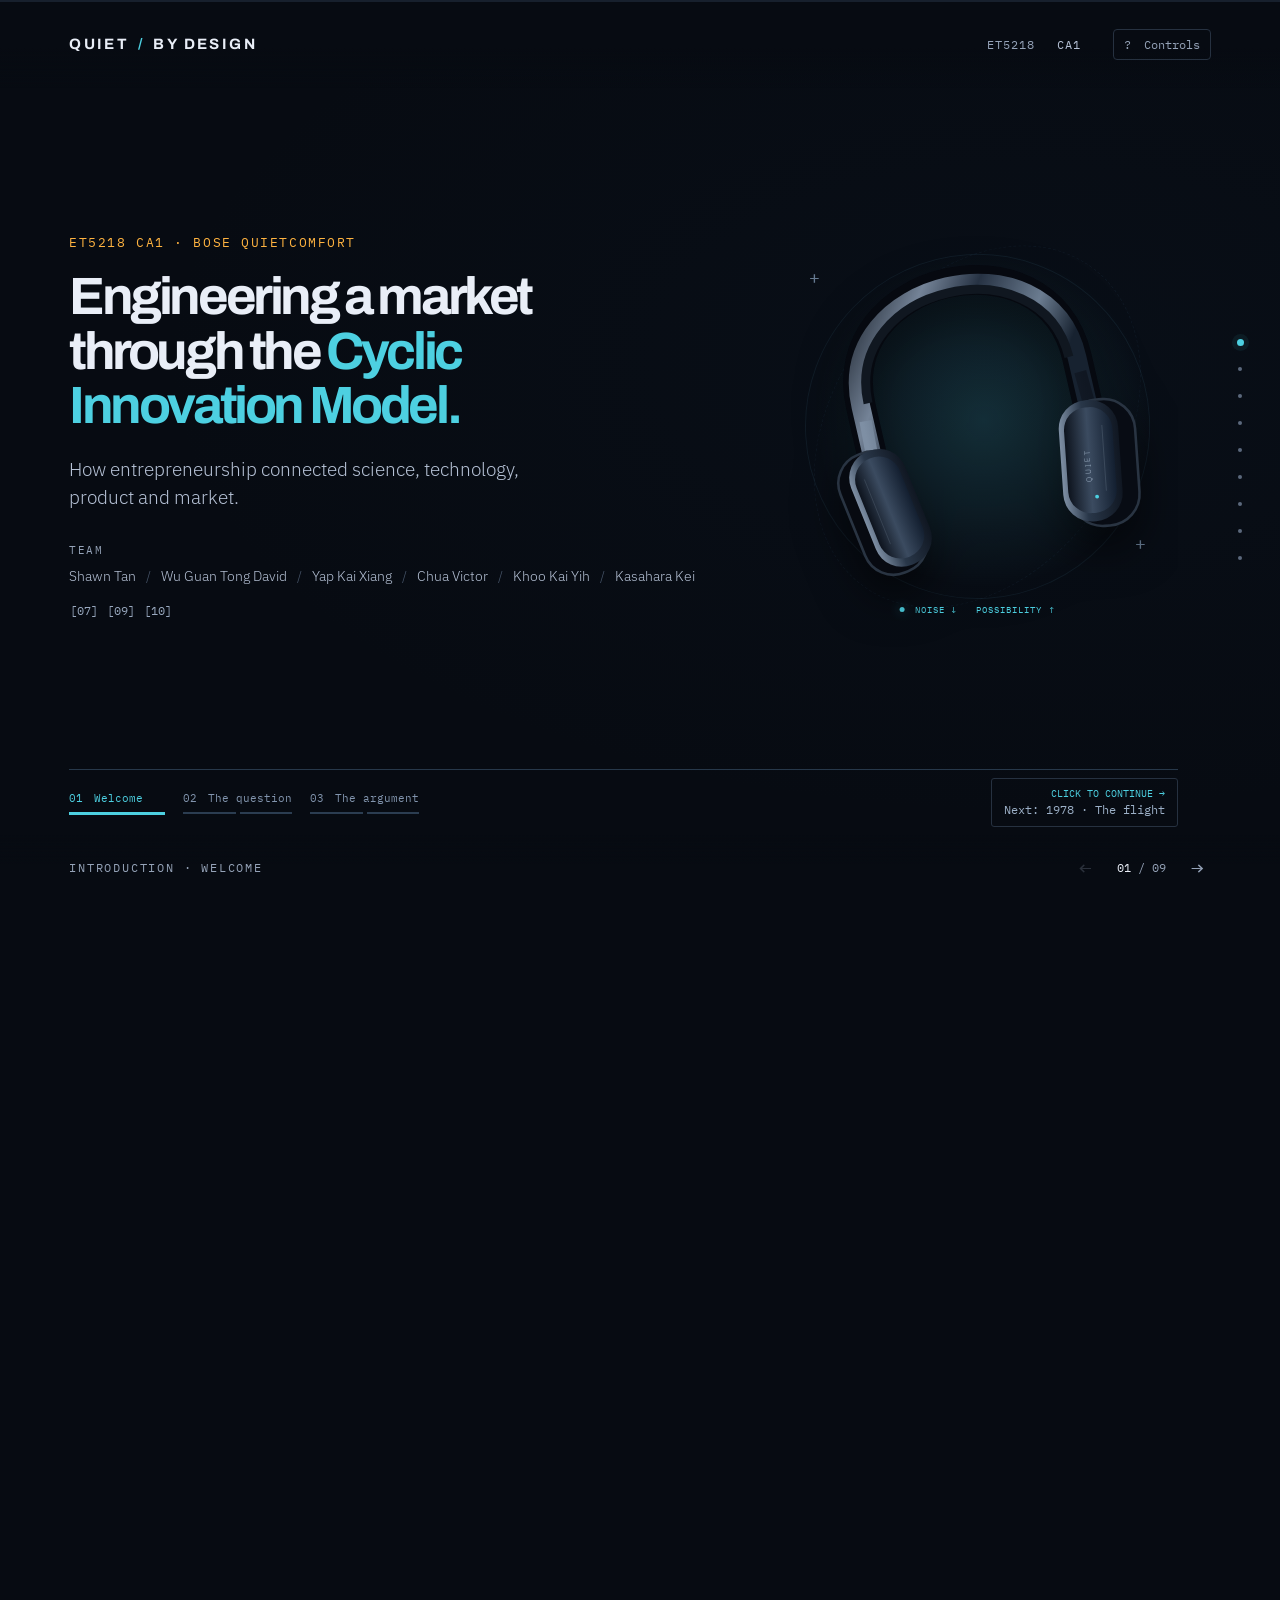
==== website/index.html @ f462467f "Align CA1 presentation website and script" ====
<!doctype html>
<html lang="en">
<head>
  <meta charset="utf-8">
  <meta name="viewport" content="width=device-width, initial-scale=1">
  <meta name="theme-color" content="#070b12">
  <meta name="description" content="Bose QuietComfort: a case study of commercialisation through the Cyclic Innovation Model. ET5218 CA1.">
  <title>Twenty-Two Years of Quiet — Bose × CIM</title>
  <link rel="preconnect" href="https://fonts.googleapis.com">
  <link rel="preconnect" href="https://fonts.gstatic.com" crossorigin>
  <link href="https://fonts.googleapis.com/css2?family=Archivo:wght@400;600;700;800;900&family=IBM+Plex+Mono:wght@400;500&family=IBM+Plex+Sans:wght@300;400;500;600&display=swap" rel="stylesheet">
  <link rel="stylesheet" href="styles.css?v=20260914-script2">
  <link rel="stylesheet" href="technology.css?v=20260914-script2">
  <link rel="stylesheet" href="product.css?v=20260914-script2">
  <link rel="stylesheet" href="story.css?v=20260914-script2">
  <link rel="stylesheet" href="science.css?v=20260914-script2">
  <link rel="stylesheet" href="market.css?v=20260914-script2">
</head>
<body>
  <div class="progress" aria-hidden="true"><i id="progress-fill"></i></div>
  <header class="masthead"><a href="#opening" class="brand" aria-label="Go to opening">QUIET<span> / </span>BY DESIGN</a><span class="course">ET5218 <b>CA1</b></span><button class="utility" id="help-open" aria-label="Open presentation controls">? <span>Controls</span></button></header>
  <main id="deck" aria-label="Bose QuietComfort presentation"></main>
  <nav id="rail" class="rail" aria-label="Presentation sections"></nav>
  <footer class="deck-footer"><span id="chapter-label">INTRODUCTION</span><div class="pager"><button id="previous" aria-label="Previous section">←</button><span><b id="page-number">01</b> / <span id="page-total">09</span></span><button id="next" aria-label="Next section">→</button></div></footer>
  <div class="sr-only" id="announcement" aria-live="polite" aria-atomic="true"></div>
  <dialog id="help-dialog"><form method="dialog"><button class="dialog-close" aria-label="Close controls">×</button></form><p class="eyebrow">PRESENTATION CONTROLS</p><h2>One idea.<br>One gesture.</h2><p>Scroll, swipe, or use the arrow keys to move. Page Up / Down and Space also work. Home and End jump to the first and last section.</p><p>Technology has eight visual steps: each gesture advances one explanation before continuing to Product creation. Scroll up to revisit a step. Numbered buttons jump within the explanation. The introduction, Scientific exploration, Product creation, Market transitions and the conclusion build one point per click, scroll or arrow key; click the stage to advance.</p><p>Long sections scroll inside their own frame. The right-hand markers jump directly to a chapter.</p><p><kbd>F</kbd> Full screen <span class="muted"> · </span> <kbd>?</kbd> These controls</p><div class="help-links"><a href="../CA1_scripts_revised.md" target="_blank" rel="noopener">Working scripts ↗</a><a href="recording.html" target="_blank" rel="noopener">Presenter layout ↗</a><button id="print-deck">Print / save slides as PDF ↗</button></div><p class="small muted">ET5218 requires PowerPoint slides and a separately recorded MP4 with all presenters visible. This website and its AI-generated working scripts are preparation materials; they are not the required final submission. Follow the brief's AIAS restrictions.</p></dialog>
  <script src="cim-figure.js?v=20260914-script2"></script>
  <script src="intro.js?v=20260914-script2"></script>
  <script src="conclusion.js?v=20260914-script2"></script>
  <script src="science.js?v=20260914-script2"></script>
  <script src="headset-scene.js?v=20260914-script2"></script>
  <script src="technology.js?v=20260914-script2"></script>
  <script src="product.js?v=20260914-script2"></script>
  <script src="market-visuals.js?v=20260914-script2"></script>
  <script src="market.js?v=20260914-script2"></script>
  <script src="app.js?v=20260914-script2"></script>
</body>
</html>
---- website/styles.css ----
:root{--ground:#070b12;--ground-2:#0c1320;--ink:#e9eef7;--ink-2:#b6c2d6;--muted:#95a3b8;--signal:#ffb340;--anti:#4dd0e1;--hot:#ff6b57;--ok:#8fd694;--line:#263140;--vh:800px;--mono:'IBM Plex Mono',monospace;--body:'IBM Plex Sans',sans-serif;--display:'Archivo',sans-serif}
*{box-sizing:border-box}html,body{margin:0;width:100%;height:100%;overflow:hidden;background:var(--ground);color:var(--ink);overscroll-behavior:none}body{font-family:var(--body);font-weight:300;-webkit-font-smoothing:antialiased}button,a{-webkit-tap-highlight-color:transparent}button{font:inherit;color:inherit;cursor:pointer}a{color:inherit;text-decoration:none}a:hover{color:var(--anti)}button:focus-visible,a:focus-visible,[tabindex]:focus-visible{outline:2px solid var(--anti);outline-offset:5px}button:disabled{opacity:.25;cursor:default}::selection{background:#4dd0e133}h1,h2,h3,p{margin:0}h1,h2,h3{font-family:var(--display)}h1,h2{font-weight:700;letter-spacing:-.065em;line-height:1.02}h1{font-size:clamp(64px,7.3vw,116px)}h2{font-size:clamp(45px,4.8vw,77px)}h3{font-size:22px;letter-spacing:-.035em;font-weight:600}em{font-style:normal;color:var(--anti)}p{line-height:1.55}svg{display:block;width:100%;overflow:hidden}svg text{font-family:var(--body)}svg text:not([fill]){fill:var(--ink-2)}.muted{color:var(--muted)}.small{font-size:12px;line-height:1.55}.amber{color:var(--signal)}.cyan{color:var(--anti)}.green{color:var(--ok)}.sr-only{position:absolute;width:1px;height:1px;padding:0;margin:-1px;overflow:hidden;clip:rect(0,0,0,0);white-space:nowrap;border:0}
.progress{position:fixed;top:0;left:0;right:0;height:2px;z-index:30;background:#17202d}.progress i{display:block;width:0;height:100%;background:var(--anti);transition:width 1.05s cubic-bezier(.66,.01,.16,1)}.masthead{position:fixed;top:0;left:0;right:0;height:88px;padding:0 5.4vw;display:flex;align-items:center;gap:32px;z-index:20;background:linear-gradient(var(--ground) 55%,#070b1200)}.brand{font-family:var(--display);font-size:13px;font-weight:700;letter-spacing:.16em}.brand span{color:var(--anti);margin:0 3px}.course{margin-left:auto;font:11px var(--mono);color:var(--muted);letter-spacing:.08em}.course b{color:var(--ink-2);font-weight:400;margin-left:14px}.utility{background:transparent;border:1px solid var(--line);border-radius:4px;font:12px var(--mono);padding:7px 10px;color:var(--muted)}.utility span{font-size:10px;margin-left:6px}.utility:hover{border-color:var(--anti);color:var(--ink)}#deck{height:calc(var(--vh)*var(--sections,10));will-change:transform;transition:transform 1050ms cubic-bezier(.66,.01,.16,1)}.section{height:var(--vh);width:100%;position:relative;overflow:hidden;background:var(--ground)}.section::before{content:'';position:absolute;inset:0;pointer-events:none;background:radial-gradient(ellipse at 80% 40%,#17304918,transparent 60%)}.section-scroll{height:100%;overflow:auto;overscroll-behavior:contain;scrollbar-width:thin;scrollbar-color:#344357 transparent;outline-offset:-3px!important;position:relative}.section-inner{width:min(1360px,100%);min-height:100%;margin:auto;padding:115px 8vw 88px 5.4vw;display:flex;flex-direction:column;justify-content:center}.eyebrow{font:10px var(--mono);letter-spacing:.18em;color:var(--signal);margin-bottom:25px;line-height:1.5}.intro{font-size:17px;color:var(--ink-2);margin-top:24px;line-height:1.55}.section-heading{margin-bottom:35px}.scope{font:10px/1.7 var(--mono);color:var(--muted);margin-top:18px;max-width:1050px}.citations{font:10px var(--mono);white-space:nowrap;color:var(--muted);display:inline-block;margin-left:8px}.citations a{padding:3px 1px}.split{display:grid;grid-template-columns:1fr 1.1fr;gap:7vw;align-items:center}.rail{position:fixed;right:28px;top:50%;transform:translateY(-50%);z-index:22;display:flex;flex-direction:column;gap:3px}.rail-marker{height:24px;width:24px;position:relative;background:transparent;border:0;display:grid;place-items:center}.rail-marker::after{content:'';height:4px;width:4px;border-radius:50%;background:#5b687c;transition:all .3s}.rail-marker[aria-current]::after{background:var(--anti);width:7px;height:7px;box-shadow:0 0 0 5px #4dd0e112}.rail-marker span{position:absolute;right:33px;white-space:nowrap;font:10px var(--mono);background:#101927;padding:7px 10px;border:1px solid var(--line);opacity:0;pointer-events:none;transform:translateX(5px);transition:.2s}.rail-marker:hover span,.rail-marker:focus-visible span{opacity:1;transform:none}.deck-footer{position:fixed;left:0;right:0;bottom:0;height:65px;z-index:20;padding:0 5.4vw;display:flex;align-items:center;justify-content:space-between;background:linear-gradient(#070b1200,var(--ground) 45%);pointer-events:none}.deck-footer>span{font:9px var(--mono);letter-spacing:.15em;color:var(--muted)}.pager{display:flex;gap:18px;align-items:center;font:10px var(--mono);color:var(--muted);pointer-events:auto}.pager b{color:var(--ink);font-weight:400}.pager button{border:0;background:transparent;font-size:21px;padding:7px}.pager button:hover{color:var(--anti)}
.hero-grid{display:grid;grid-template-columns:1.12fr 1fr;align-items:center;position:relative}.hero-copy{z-index:2}.hero-description{font-size:17px;color:var(--ink-2);margin-top:28px}.hero-dates{display:flex;align-items:center;gap:25px;margin-top:35px}.hero-dates div{display:flex;flex-direction:column;gap:6px}.hero-dates b{font:21px var(--mono);font-weight:400}.hero-dates span{font-size:11px;color:var(--muted)}.hero-dates i{color:#536074;font-style:normal}.team{margin-top:34px}.team>span{font:8px var(--mono);letter-spacing:.17em;color:var(--muted)}.team p{font-size:10px;color:var(--ink-2);margin-top:8px;line-height:1.8}.team i{color:#48566b;font-style:normal;margin:0 7px}.hero-art{position:relative;margin-right:-50px;margin-left:-30px;aspect-ratio:1}.hero-art .headphones{position:relative;z-index:1;filter:drop-shadow(0 22px 22px #0008);animation:float 8s ease-in-out infinite}.orbital{position:absolute;border:1px solid #34516535;border-radius:50%;inset:7%;transform:rotate(-25deg)}.orbital-b{inset:1% 14%;border-style:dashed;border-color:#35536b24;transform:rotate(35deg)}.art-cross{position:absolute;color:#657990;font:18px var(--mono)}.cross-a{left:8%;top:10%}.cross-b{right:8%;bottom:18%}.art-label{position:absolute;bottom:3%;left:50%;transform:translateX(-50%);font:9px var(--mono);letter-spacing:.12em;white-space:nowrap;color:var(--anti);display:flex;align-items:center;gap:10px}.live-dot{display:inline-block;width:5px;height:5px;background:var(--anti);border-radius:50%;box-shadow:0 0 12px #4dd0e188}.schematic-label{position:absolute;right:-12px;top:40%;writing-mode:vertical-rl;font:8px var(--mono);letter-spacing:.15em;color:#546379}.hero-bottom{margin-top:22px;display:flex;align-items:center;gap:24px}.hero-wave{position:relative;flex:1;height:40px;max-width:560px;overflow:hidden;mask-image:linear-gradient(90deg,transparent,#000 10%,#000 85%,transparent)}.hero-wave .wave-svg{position:absolute;inset:0;height:40px}.hero-wave .anti{animation:opening-wave 2s ease both}.hero-wave .noise{animation:opening-wave 1.6s ease both}.scroll-hint{font:9px var(--mono);letter-spacing:.14em;white-space:nowrap;color:var(--muted);transition:opacity .5s}.scroll-hint b{font-size:16px;color:var(--ink);margin-left:10px}.has-advanced .scroll-hint{opacity:0}.wave-path{fill:none;stroke:var(--signal);stroke-width:1.4;vector-effect:non-scaling-stroke;animation:wave-travel 3.5s linear infinite}.anti .wave-path{stroke:var(--anti);transform:scaleY(-1);animation:anti-travel 4.5s linear infinite}.sum .wave-path{stroke:var(--ok);animation-duration:3.5s}.wave-svg{height:84px}
.metrics{display:grid;grid-template-columns:1fr 1fr 1.15fr;margin:6px 0 35px;border-top:1px solid var(--line);border-bottom:1px solid var(--line)}.metric{padding:28px 26px 28px 0}.metric+.metric{border-left:1px solid var(--line);padding-left:28px}.metric-kicker{font:9px var(--mono);color:var(--muted);letter-spacing:.07em}.metric strong{display:block;font:clamp(38px,4.6vw,68px) var(--display);letter-spacing:-.06em;margin:15px 0;font-weight:600;font-variant-numeric:tabular-nums}.metric-signal strong{color:var(--signal)}.metric p{font-size:12px;color:var(--ink-2)}.metric p span{display:block;font:9px var(--mono);margin-top:7px;color:var(--muted)}.evidence-strip{display:flex;align-items:flex-start;gap:40px}.evidence-label{font:9px/1.6 var(--mono);color:var(--anti);letter-spacing:.12em;min-width:170px;padding-top:5px}.evidence-strip p{font-size:17px}.evidence-strip p .muted{font-size:14px}.fact-stack{margin-top:30px}.fact-stack p{display:flex;gap:22px;margin-bottom:20px}.fact-stack b{font:20px var(--mono);color:var(--signal)}.fact-stack span{font-size:13px;color:var(--ink-2)}.scope-panel{border:1px solid #293846;background:linear-gradient(130deg,#101c29,#090f18);padding:24px;box-shadow:0 24px 80px #0003}.instrument-top{display:flex;align-items:center;font:8px var(--mono);letter-spacing:.1em;color:var(--muted);gap:8px;padding-bottom:18px;border-bottom:1px solid var(--line)}.instrument-top .live-dot{margin-left:auto}.trace{position:relative;padding:21px 0 5px;background-image:linear-gradient(#23334336 1px,transparent 1px),linear-gradient(90deg,#23334336 1px,transparent 1px);background-size:25px 25px;border-bottom:1px solid var(--line)}.trace>span{font:8px var(--mono);letter-spacing:.08em;color:var(--ink-2);background:#0d1723;position:relative;z-index:2;padding-right:8px}.trace>span b{margin-right:10px;font-weight:400}.instrument-note{font:9px/1.7 var(--mono);color:var(--muted);margin-top:20px}.collapse-wave{transform-origin:center}.active .collapse-wave{animation:collapse 1.9s 1.5s both}.flat-baseline{position:absolute;left:0;right:0;bottom:46px;border-top:1px solid #8fd69422}.cycle-note{border-top:1px solid var(--line);margin-top:35px;padding-top:20px;display:flex;align-items:center;gap:22px;flex-wrap:wrap}.cycle-tag{font:8px/1.5 var(--mono);letter-spacing:.07em;color:var(--signal);border-left:2px solid;padding-left:12px;max-width:265px}.technology-tag{color:#9bb84a}.product-tag{color:#d8c93f}.market-tag{color:#b79ad9}.cycle-note p{font-size:13px;color:var(--ink-2)}.cycle-note p b{font-weight:400;color:var(--anti);margin:0 9px}.cycle-note .citations{margin-left:auto}.cycle-note .muted{font-size:10px}
.signal-system{padding:24px 28px 20px;border:1px solid var(--line);background:#0c1520}.signal-caption{display:flex;justify-content:space-between;font:8px var(--mono);letter-spacing:.08em;color:var(--muted);gap:20px;margin-bottom:24px}.signal-row{display:flex;align-items:center}.signal-node{flex:1;text-align:center}.node-number{font:8px var(--mono);letter-spacing:.1em;color:var(--muted)}.node-symbol{font:36px var(--mono);height:55px;display:grid;place-items:center;color:var(--anti);margin:12px auto}.signal-node h3{font-size:17px}.signal-node p{font-size:11px;color:var(--muted);margin-top:6px}.connector{flex:0 1 65px}.connector path{fill:none;stroke:var(--anti);stroke-width:1.2;stroke-dasharray:5 5;animation:dash 1.8s linear infinite}.feedback-line{height:34px;border:1px dashed #66784c;border-top:0;width:54%;margin:18px 11% 0 auto;display:flex;align-items:flex-end;justify-content:center}.feedback-line span{font:8px var(--mono);letter-spacing:.07em;color:#a5bb79;background:#0c1520;transform:translateY(6px);padding:0 10px;text-align:center}.three-notes{display:grid;grid-template-columns:repeat(3,1fr);gap:30px;margin-top:25px}.three-notes p{font-size:12px;color:var(--muted);line-height:1.6}.three-notes b{display:block;color:var(--ink-2);font-size:13px;margin-bottom:6px;font-weight:500}.chronology-note{font-size:11px;color:var(--ink-2);margin-top:23px;border-left:2px solid var(--signal);padding-left:14px;max-width:920px}.chronology-note span{font:8px var(--mono);color:var(--signal);margin-right:12px}.section-technology .cycle-note{margin-top:23px}.active .signal-node{animation:rise .7s both}.active .signal-node:nth-child(3){animation-delay:.28s}.active .signal-node:nth-child(5){animation-delay:.56s}.active .signal-node:nth-child(7){animation-delay:.84s}
.product-grid{gap:7vw;grid-template-columns:1fr 1fr}.product-history{margin-top:24px}.product-history p{display:flex;gap:18px;padding:14px 0;border-top:1px solid var(--line)}.product-history b{font:12px/1.6 var(--mono);color:var(--signal);min-width:86px}.product-history span{font-size:12px;color:var(--ink-2)}.product-grid .small{margin-top:16px}.product-card{border:1px solid var(--line);background:#0d1520;padding:0 24px 20px}.product-art{height:245px;position:relative;overflow:hidden;border-bottom:1px solid var(--line)}.product-art .headphones{height:300px;width:300px;position:absolute;right:-20px;top:-40px;transform:rotate(10deg)}.product-mark{position:absolute;bottom:22px;left:0;font:36px var(--display);font-weight:600;letter-spacing:-.05em}.product-mark span{display:block;font:7px var(--mono);letter-spacing:.08em;margin-top:8px;color:var(--muted)}.spec-rows>div{padding:12px 0;display:flex;gap:18px;justify-content:space-between;border-bottom:1px solid #26314088}.spec-rows span{font:8px var(--mono);color:var(--muted);padding-top:3px}.spec-rows b{font-size:11px;font-weight:400;text-align:right}.product-card .small{font-size:10px;color:var(--muted)}.active .spec-rows>div{animation:wipe .6s both}.active .spec-rows>div:nth-child(2){animation-delay:.2s}.active .spec-rows>div:nth-child(3){animation-delay:.4s}.active .spec-rows>div:nth-child(4){animation-delay:.6s}
.market-cards{display:grid;grid-template-columns:repeat(3,1fr);gap:18px}.market-card{background:linear-gradient(130deg,#121b29,#0b111c);border:1px solid var(--line);padding:22px 24px;position:relative;display:flex;flex-direction:column}.context-icon{width:68px;height:76px;color:var(--anti);margin-bottom:22px}.market-card:first-child .context-icon{color:var(--signal)}.market-card:last-child .context-icon{color:#b79ad9}.context-date{font:8px var(--mono);color:var(--muted);letter-spacing:.08em;margin-bottom:15px}.market-card h3{font-size:24px;line-height:1.15;min-height:55px}.market-card p{font-size:12px;color:var(--ink-2);margin:16px 0 24px}.context-foot{font:7px/1.6 var(--mono);letter-spacing:.05em;color:var(--muted);padding-top:15px;border-top:1px solid var(--line);margin-top:auto}.active .market-card{animation:rise .8s both}.active .market-card:nth-child(2){animation-delay:.22s}.active .market-card:nth-child(3){animation-delay:.44s}
.cim-layout{display:grid;grid-template-columns:.85fr 1.25fr;gap:35px;align-items:center}.cim-copy h2{font-size:clamp(45px,4.6vw,70px)}.entrepreneur-actions{margin-top:25px}.entrepreneur-actions article{display:flex;gap:15px;padding:12px 0}.entrepreneur-actions article>span{font:9px var(--mono);color:var(--anti);padding-top:4px}.entrepreneur-actions h3{font-size:16px;letter-spacing:-.02em}.entrepreneur-actions p{font-size:11px;color:var(--muted);margin-top:5px;max-width:300px}.cim-figure .scope{font-size:8px;max-width:560px;margin:0 auto}.cim-orbit{fill:none;stroke:#2a384b;stroke-dasharray:2 9}.active .cim-hub{animation:hub-in .9s both,hub-breathe 6s 2s ease-in-out infinite;transform-origin:320px 280px}.active .cim-node{animation:rise .7s both}.active .node-0{animation-delay:.28s}.active .node-1{animation-delay:.56s}.active .node-2{animation-delay:.84s}.active .node-3{animation-delay:1.12s}.active .cim-arcs{animation:appear 1s 1.4s both}.active .cim-labels{animation:appear .8s 1.8s both}.active .cycle-arc{stroke-dasharray:200;stroke-dashoffset:200;animation:arc-draw 1.2s 1.4s forwards,arc-light 11s 2.6s infinite}.active .arc-1{animation-delay:1.4s,5.35s}.active .arc-2{animation-delay:1.4s,8.1s}.active .arc-3{animation-delay:1.4s,10.85s}
.section-cycle h2{font-size:clamp(42px,4.5vw,69px)}.muted-word{color:var(--muted)}.comparison{display:grid;grid-template-columns:.7fr 1.3fr;gap:40px}.column-title{display:block;font:8px var(--mono);color:var(--muted);letter-spacing:.12em;margin-bottom:20px}.timeline-column{border-right:1px solid var(--line);padding-right:30px;color:var(--muted)}.timeline-column>div{height:79px;display:flex;align-items:center;gap:20px;border-top:1px solid #26314070}.timeline-column b{font:17px var(--mono);color:#8b96a7}.timeline-column p{font-size:12px}.flow-column article{display:flex;align-items:center;gap:13px;min-height:79px;padding:15px 0;border-top:1px solid var(--line)}.flow-column b{font-size:13px;font-weight:500}.flow-column p{font-size:11px;color:var(--muted);margin-top:4px}.flow-dot{flex:0 0 6px;width:6px;height:6px;background:var(--signal);border-radius:50%}.technology-dot{background:#9bb84a}.product-dot{background:#d8c93f}.market-dot{background:#9a7bc0}.evidence-pill{font:6px/1.6 var(--mono);color:var(--muted);margin-left:auto;width:80px;flex-shrink:0;border:1px solid var(--line);padding:5px 7px}.active .flow-column article{animation:rise .65s both}.active .flow-column article:nth-of-type(2){animation-delay:.28s}.active .flow-column article:nth-of-type(3){animation-delay:.56s}.active .flow-column article:nth-of-type(4){animation-delay:.84s}.takeaway{display:flex;align-items:center;gap:35px;margin-top:24px;padding-top:24px;border-top:1px solid var(--line)}.takeaway>span{font:9px var(--mono);color:var(--signal);letter-spacing:.12em}.takeaway p{font:23px/1.3 var(--display);letter-spacing:-.03em}.takeaway .citations{margin-left:auto}
.section-sources .section-inner{justify-content:flex-start}.closing-heading h2{font-size:clamp(44px,5vw,75px)}.closing-thanks{font:18px var(--display);margin:28px 0 40px}.closing-thanks span{color:var(--muted);font:11px var(--mono);margin-left:20px}.source-heading{display:flex;justify-content:space-between;gap:20px;font:8px/1.6 var(--mono);letter-spacing:.1em;color:var(--muted);border-top:1px solid var(--line);padding:20px 0}.sources-grid{display:grid;grid-template-columns:1fr 1fr;column-gap:35px}.source-item{display:flex;gap:12px;padding:15px 0;border-top:1px solid #26314099;align-items:flex-start}.source-item>span{font:9px var(--mono);color:var(--anti);padding-top:3px}.source-item b{font-size:12px;font-weight:400;color:var(--ink-2)}.source-item p{font-size:10px;color:var(--muted);margin-top:4px}.source-item i{font-style:normal;margin-left:auto;color:var(--muted)}.source-item:hover b,.source-item:hover i{color:var(--anti)}
dialog{background:#101927;border:1px solid #354357;border-radius:10px;color:var(--ink);width:min(560px,calc(100% - 32px));max-height:85vh;overflow:auto;padding:38px;box-shadow:0 30px 100px #0009}dialog::backdrop{background:#02060dcb;backdrop-filter:blur(8px)}dialog h2{font-size:45px;margin-bottom:25px}dialog p{font-size:14px;color:var(--ink-2);margin:18px 0}dialog .eyebrow{font-size:9px;color:var(--signal)}dialog .small{font-size:11px;color:var(--muted);border-top:1px solid var(--line);padding-top:20px}.dialog-close{position:absolute;right:14px;top:12px;background:transparent;border:0;font-size:26px;color:var(--muted)}kbd{font:11px var(--mono);border:1px solid #43516a;padding:3px 6px;border-radius:3px}.help-links{display:flex;flex-wrap:wrap;gap:15px;margin-top:25px;font-size:12px;color:var(--anti)}.help-links button{background:none;border:0;padding:0;color:var(--anti);font-size:12px}
.active .reveal{animation:rise .85s var(--delay,0ms) both}.section:not(.active) *{animation-play-state:paused!important}@keyframes rise{from{opacity:0;transform:translateY(22px)}to{opacity:1;transform:translateY(0)}}@keyframes appear{from{opacity:0}to{opacity:1}}@keyframes wipe{from{opacity:0;clip-path:inset(0 100% 0 0)}to{opacity:1;clip-path:inset(0 0 0 0)}}@keyframes wave-travel{from{transform:translateX(0)}to{transform:translateX(-100px)}}@keyframes anti-travel{from{transform:translateX(0) scaleY(-1)}to{transform:translateX(-100px) scaleY(-1)}}@keyframes collapse{from{transform:scaleY(1)}to{transform:scaleY(.03)}}@keyframes opening-wave{0%,15%{transform:scaleY(.01);clip-path:inset(0 100% 0 0)}50%{transform:scaleY(.01);clip-path:inset(0 0 0 0)}100%{transform:scaleY(1);clip-path:inset(0 0 0 0)}}@keyframes dash{to{stroke-dashoffset:-40}}@keyframes float{0%,100%{transform:translateY(0)}50%{transform:translateY(-9px)}}@keyframes hub-in{from{opacity:0;transform:scale(.7)}to{opacity:1;transform:scale(1)}}@keyframes hub-breathe{0%,100%{opacity:1}50%{opacity:.65}}@keyframes arc-draw{to{stroke-dashoffset:0}}@keyframes arc-light{0%,23%{stroke:var(--anti);filter:drop-shadow(0 0 4px #4dd0e188)}25%,100%{stroke:#8092ae;filter:none}}
@media(min-width:1500px){.section-inner{padding-left:45px;padding-right:70px}.hero-art{margin-right:-40px}.hero-grid{gap:20px}}
@media(max-height:790px) and (min-width:901px){.section-inner{padding-top:90px;padding-bottom:75px}.masthead{height:70px}h1{font-size:clamp(60px,6.6vw,100px)}h2{font-size:clamp(40px,4.4vw,65px)}.eyebrow{margin-bottom:18px}.hero-description{margin-top:22px}.hero-dates{margin-top:23px}.team{margin-top:22px}.hero-art{max-height:450px}.hero-bottom{margin-top:8px}.section-heading{margin-bottom:23px}.intro{margin-top:18px;font-size:15px}.cycle-note{margin-top:25px}.scope{font-size:9px}.metric{padding-top:22px;padding-bottom:22px}.product-art{height:205px}.product-art .headphones{height:265px;width:265px}.market-card{padding:18px 22px}.context-icon{height:60px;width:60px;margin-bottom:15px}.market-card p{margin:12px 0 18px}.cim-svg{max-height:475px}.entrepreneur-actions article{padding:10px 0}.cim-copy h2{font-size:54px}}
@media(max-width:1000px){.hero-art{margin-right:-20px}.hero-grid{grid-template-columns:1.15fr 1fr}.hero-description{font-size:15px}.split{gap:35px}.section-inner{padding-right:9vw}.metric strong{font-size:43px}.metric+.metric{padding-left:20px}.metric{padding-right:16px}.signal-caption{font-size:7px}.signal-node h3{font-size:14px}.market-card{padding:20px 17px}.market-card h3{font-size:21px}.cim-layout{gap:10px}.cim-copy h2{font-size:48px}.cim-figure .scope{font-size:7px}.comparison{gap:24px}.evidence-pill{display:none}}
@media(max-width:700px){.masthead{height:66px;padding:0 22px;gap:14px}.brand{font-size:10px;letter-spacing:.11em}.course{font-size:9px}.course b{margin-left:6px}.utility{padding:5px 8px;font-size:11px}.utility span{display:none}.rail{right:5px;gap:0}.rail-marker{width:23px;height:23px}.deck-footer{height:58px;padding:0 22px}.deck-footer>span{max-width:180px;font-size:7px;letter-spacing:.06em}.pager{gap:10px;font-size:9px}.pager button{font-size:18px}.section-inner{padding:90px 38px 80px 24px;justify-content:flex-start}h1{font-size:clamp(52px,10.8vw,76px)}h2{font-size:clamp(40px,8.8vw,60px)}.eyebrow{font-size:8px;letter-spacing:.1em;margin-bottom:20px}.intro{font-size:14px;margin-top:20px}.hero-grid{grid-template-columns:1fr}.hero-description{font-size:14px;margin-top:22px}.hero-dates{margin-top:24px;gap:24px}.hero-dates b{font-size:17px}.hero-dates span{font-size:9px}.hero-art{position:absolute;right:-16px;bottom:-9px;width:155px;height:155px;margin:0;opacity:.85}.hero-art .art-label,.hero-art .schematic-label,.hero-art .art-cross{display:none}.team{margin-top:30px;max-width:205px}.team p{font-size:8px}.team>span{font-size:7px}.team i{margin:0 3px}.hero-bottom{margin-top:35px;gap:10px}.hero-wave{height:35px}.scroll-hint{font-size:7px;letter-spacing:.03em}.hero-bottom>.citations{display:none}.section-opening .section-inner{justify-content:center;padding-top:95px}.split{grid-template-columns:1fr;gap:28px}.section-heading{margin-bottom:25px}.metrics{grid-template-columns:1fr;margin-bottom:24px}.metric,.metric+.metric{border-left:0;padding:18px 0;display:grid;grid-template-columns:1fr auto;align-items:center;gap:7px}.metric+.metric{border-top:1px solid var(--line)}.metric-kicker{font-size:8px}.metric strong{grid-column:2;grid-row:1/3;font-size:38px;margin:0}.metric p{font-size:11px}.metric p span{font-size:7px;margin-top:4px}.evidence-strip{display:block}.evidence-label{display:block;font-size:8px;margin-bottom:12px}.evidence-strip p{font-size:14px}.evidence-strip p .muted{font-size:12px}.scope{font-size:8px;line-height:1.65;margin-top:15px}.fact-stack{display:flex;gap:20px;margin-top:25px}.fact-stack p{display:block;margin:0;flex:1}.fact-stack b{font-size:16px}.fact-stack span{display:block;font-size:11px;margin-top:8px}.scope-panel{padding:17px}.instrument-top{font-size:6px;gap:5px;padding-bottom:13px}.trace{padding-top:13px}.trace>span{font-size:6px}.trace>span b{margin-right:5px}.trace .wave-svg{height:65px}.flat-baseline{bottom:37px}.instrument-note{font-size:8px;margin-top:15px}.cycle-note{margin-top:25px;padding-top:17px;gap:12px;align-items:flex-start}.cycle-tag{font-size:7px;max-width:none}.cycle-note p{width:100%;font-size:11px}.cycle-note .citations{margin-left:0}.cycle-note .muted{font-size:8px}.signal-system{padding:20px 15px}.signal-caption{display:block;font-size:7px;line-height:1.6;margin-bottom:15px}.signal-caption span{display:block}.signal-caption span+span{font-size:6px;margin-top:4px}.signal-row{display:grid;grid-template-columns:1fr 28px 1fr;row-gap:15px}.signal-node{min-width:0}.signal-node:nth-child(5){grid-column:1;grid-row:2}.signal-node:nth-child(7){grid-column:3;grid-row:2}.connector:nth-child(4){display:none}.connector:nth-child(6){grid-column:2;grid-row:2}.node-number{font-size:6px}.node-symbol{height:36px;font-size:28px;margin:7px auto}.signal-node h3{font-size:13px}.signal-node p{font-size:9px}.feedback-line{width:70%;margin-right:10%;height:27px}.feedback-line span{font-size:6px;max-width:220px}.three-notes{gap:13px;margin-top:20px}.three-notes p{font-size:10px}.three-notes b{font-size:11px}.chronology-note{font-size:10px;margin-top:20px}.chronology-note span{display:block;margin-bottom:7px}.product-history b{font-size:10px;min-width:80px}.product-history span{font-size:11px}.product-card{padding:0 18px 18px}.product-art{height:205px}.product-art .headphones{height:260px;width:260px}.product-mark{font-size:30px}.spec-rows b{font-size:10px}.spec-rows span{font-size:7px}.market-cards{grid-template-columns:1fr;gap:14px}.market-card{padding:20px}.context-icon{position:absolute;top:17px;right:18px;width:46px;height:46px}.context-date{font-size:7px;padding-right:45px;margin:5px 0 19px}.market-card h3{font-size:24px;min-height:auto;max-width:240px}.market-card p{font-size:12px;margin:15px 0 20px}.context-foot{font-size:6px}.cim-layout{grid-template-columns:1fr;gap:20px}.cim-copy h2{font-size:44px}.entrepreneur-actions{display:grid;grid-template-columns:1fr 1fr;gap:13px;margin-top:23px}.entrepreneur-actions article{gap:9px;padding:5px 0}.entrepreneur-actions h3{font-size:13px}.entrepreneur-actions p{font-size:10px}.entrepreneur-actions article>span{font-size:7px}.cim-figure{margin-left:-12px;margin-right:-12px}.cim-svg{min-height:280px}.cim-figure .scope{padding:0 12px;font-size:7px}.section-cycle h2{font-size:38px}.comparison{grid-template-columns:1fr;gap:26px}.timeline-column{border-right:0;padding-right:0}.timeline-column>div{height:48px}.timeline-column b{font-size:14px}.timeline-column p{font-size:11px}.column-title{font-size:7px;margin-bottom:12px}.flow-column article{min-height:75px}.flow-column b{font-size:12px}.flow-column p{font-size:10px}.takeaway{gap:17px;flex-wrap:wrap;margin-top:22px;padding-top:20px}.takeaway>span{font-size:8px}.takeaway p{font-size:21px}.takeaway .citations{margin:0}.closing-heading h2{font-size:43px}.closing-thanks{font-size:17px;margin-bottom:30px}.closing-thanks span{font-size:9px;margin-left:12px}.source-heading{display:block;font-size:7px}.source-heading span{display:block}.source-heading span+span{font-size:6px;margin-top:7px}.sources-grid{grid-template-columns:1fr}.source-item b{font-size:11px}.source-item p{font-size:9px}dialog{padding:28px}dialog h2{font-size:38px}}
.scope-panel .anti .wave-path{animation-duration:3.5s}
.section-market .section-heading{margin-bottom:25px}.section-market .context-icon{margin-bottom:14px}.section-market .cycle-note{margin-top:25px}
@media(max-width:700px){.hero-art{width:130px;height:130px;bottom:-60px}}
/* Presentation-size typography: supporting copy must be readable at a distance. */
.intro,.hero-description{font-size:22px;line-height:1.45}
.eyebrow{font-size:13px;letter-spacing:.12em}
.hero-dates b{font-size:27px}.hero-dates span{font-size:15px}
.team>span,.metric-kicker,.evidence-label,.column-title,.source-heading{font-size:12px}
.team p{font-size:14px}.team{margin-top:25px}
.metric p{font-size:17px}.metric p span{font-size:12px;line-height:1.5}
.metric strong{font-size:clamp(48px,4.6vw,68px)}
.evidence-strip p{font-size:21px}.evidence-strip p .muted{font-size:17px}
.scope,.cim-figure .scope,.citations{font-size:12px;line-height:1.6;color:#99a9bf}
.fact-stack span{font-size:18px}.fact-stack b{font-size:25px}
.instrument-top,.trace>span{font-size:11px;letter-spacing:.02em}
.instrument-note{font-size:12px}
.cycle-tag{font-size:11px;max-width:310px}.cycle-note p{font-size:17px}.cycle-note .muted{font-size:12px}
.signal-caption,.node-number{font-size:11px;letter-spacing:.02em}
.signal-node h3{font-size:22px}.signal-node p{font-size:15px}
.feedback-line span{font-size:11px;letter-spacing:0}
.three-notes p{font-size:17px}.three-notes b{font-size:19px}
.chronology-note{font-size:15px}.chronology-note span{font-size:11px}
.product-history b{font-size:15px;min-width:110px}.product-history span{font-size:17px}
.product-grid .small{font-size:15px}.spec-rows span{font-size:11px}.spec-rows b{font-size:15px}
.product-mark span{font-size:10px}.product-card .small{font-size:14px}
.market-card h3{font-size:28px}.market-card p{font-size:18px;line-height:1.45}
.context-date,.context-foot{font-size:11px;line-height:1.5;letter-spacing:0}
.entrepreneur-actions h3{font-size:21px}.entrepreneur-actions p{font-size:16px;max-width:360px}.entrepreneur-actions article>span{font-size:12px}
.cim-node text{font-size:18px}.cim-hub text:first-of-type{font-size:17px}.cim-labels text{font-size:12px}
.timeline-column p{font-size:17px}.timeline-column b{font-size:21px}
.flow-column b{font-size:18px}.flow-column p{font-size:15px}.flow-column article{min-height:92px}
.timeline-column>div{min-height:92px;height:auto}.evidence-pill{display:none}
.takeaway>span{font-size:12px}.takeaway p{font-size:28px}
.closing-thanks{font-size:24px}.closing-thanks span{font-size:14px}
.source-item b{font-size:17px}.source-item p{font-size:14px}.source-item>span{font-size:12px}
.brand{font-size:15px}.course,.utility,.utility span{font-size:12px}
.deck-footer>span,.pager,.rail-marker span{font-size:12px}.scroll-hint{font-size:11px}
dialog p{font-size:18px}dialog .small{font-size:14px}.help-links,.help-links button{font-size:15px}
@media(min-width:701px){.section-heading{margin-bottom:24px}.section-inner{padding-top:105px}.cycle-note{margin-top:24px;gap:16px}.metrics{margin-bottom:24px}.market-card{padding:20px}.section-market .context-icon{height:52px;width:52px;margin-bottom:12px}.section-market .section-heading{margin-bottom:20px}.market-card p{margin:12px 0 18px}.hero-art{margin-left:0}.hero-grid{grid-template-columns:1.2fr 1fr}.hero-dates{margin-top:26px}.cim-layout{grid-template-columns:.95fr 1.25fr}}
@media(max-width:1000px) and (min-width:701px){.metrics{grid-template-columns:1fr 1fr 1.2fr}.metric strong{font-size:45px}.metric-kicker,.metric p span{font-size:11px}.signal-row{gap:4px}.signal-node h3{font-size:18px}.signal-node p{font-size:13px}.node-number{font-size:9px}.signal-caption{font-size:10px}.feedback-line span{font-size:9px}.market-card h3{font-size:24px}.market-card p{font-size:16px}}
@media(max-width:700px){
 .intro,.hero-description{font-size:18px}.eyebrow{font-size:11px;letter-spacing:.07em}
 .hero-dates b{font-size:23px}.hero-dates span{font-size:12px}.hero-dates{gap:18px}
 .team{max-width:none;padding-right:95px}.team>span{font-size:10px}.team p{font-size:12px}.team i{margin:0 2px}
 .hero-art{width:105px;height:105px;bottom:0;right:-5px}.hero-bottom{margin-top:24px}.scroll-hint{font-size:9px}
 .metric strong{font-size:42px}.metric-kicker{font-size:10px}.metric p{font-size:15px}.metric p span{font-size:10px}
 .evidence-label{font-size:11px}.evidence-strip p{font-size:18px}.evidence-strip p .muted{font-size:16px}
 .scope,.cim-figure .scope,.citations{font-size:12px}
 .fact-stack{gap:17px}.fact-stack b{font-size:21px}.fact-stack span{font-size:16px}
 .instrument-top{font-size:9px;flex-wrap:wrap;gap:6px}.trace>span{font-size:9px;letter-spacing:0}.instrument-note{font-size:12px}
 .cycle-tag{font-size:11px;max-width:100%}.cycle-note p{font-size:16px}.cycle-note .muted{font-size:12px}
 .signal-caption,.signal-caption span+span,.node-number{font-size:10px}.signal-node h3{font-size:18px}.signal-node p{font-size:13px}
 .feedback-line{width:88%;margin-right:0;height:40px}.feedback-line span{font-size:9px}
 .three-notes{gap:12px}.three-notes p{font-size:14px}.three-notes b{font-size:16px}.chronology-note{font-size:15px}.chronology-note span{font-size:11px}
 .product-history p{display:block}.product-history b{display:block;font-size:15px;margin-bottom:6px}.product-history span{font-size:16px}
 .product-grid .small,.product-card .small{font-size:14px}.spec-rows>div{display:block}.spec-rows span{display:block;font-size:11px;margin-bottom:5px}.spec-rows b{display:block;font-size:16px;text-align:left}
 .market-card h3{font-size:28px}.market-card p{font-size:17px}.context-date,.context-foot{font-size:11px}
 .entrepreneur-actions{grid-template-columns:1fr;gap:12px}.entrepreneur-actions h3{font-size:20px}.entrepreneur-actions p{font-size:16px}.entrepreneur-actions article>span{font-size:12px}
 .timeline-column p{font-size:16px}.timeline-column b{font-size:20px}.timeline-column>div{min-height:70px}.column-title{font-size:11px;line-height:1.5}
 .flow-column b{font-size:17px}.flow-column p{font-size:15px}.takeaway p{font-size:26px}.takeaway>span{font-size:11px}
 .closing-thanks{font-size:22px}.closing-thanks span{display:block;margin:9px 0 0;font-size:14px}
 .source-heading,.source-heading span+span{font-size:11px}.source-item b{font-size:16px}.source-item p{font-size:13px}
 .brand{font-size:11px}.course{font-size:10px}.deck-footer>span{font-size:9px;max-width:190px}.pager{font-size:11px}
}
@media(min-width:1001px){
 .section-technology .section-inner,.section-market .section-inner,.section-cycle .section-inner{padding-top:100px;padding-bottom:75px}
 .section-technology .section-heading{margin-bottom:16px}.section-technology .node-symbol{height:45px;margin:8px auto}.section-technology .three-notes{margin-top:20px}.section-technology .cycle-note{margin-top:18px}
 .section-market .context-date{margin-bottom:10px}.section-market .scope{margin-top:15px}
 .section-cycle .takeaway{margin-top:20px}
}
@media(prefers-reduced-motion:reduce){*,*::before,*::after{animation:none!important;transition-duration:0ms!important;scroll-behavior:auto!important}.collapse-wave{transform:scaleY(.03)}.cycle-arc{stroke-dashoffset:0!important}.scroll-hint{transition:none}}
@media print{@page{size:landscape;margin:12mm}html,body{height:auto!important;overflow:visible!important;background:#070b12!important;print-color-adjust:exact;-webkit-print-color-adjust:exact}.masthead,.deck-footer,.rail,.progress,dialog,.scroll-hint{display:none!important}#deck{height:auto!important;transform:none!important;transition:none!important}.section{height:auto!important;min-height:180mm;overflow:visible;break-after:page;page-break-after:always}.section:last-child{break-after:auto}.section-scroll{height:auto;overflow:visible}.section-inner{padding:20px 24px;min-height:180mm;width:100%;justify-content:center}.section *{animation:none!important;opacity:1!important}.hero-grid{grid-template-columns:1.1fr 1fr}.hero-art{position:relative;width:auto;height:auto;right:auto;bottom:auto}.sources-grid{grid-template-columns:1fr 1fr}.source-item{break-inside:avoid}.cycle-arc{stroke-dashoffset:0!important}.collapse-wave{transform:scaleY(.03)}h1{font-size:80px}h2{font-size:54px}.cim-svg{max-height:480px}}

/* Readable evidence labels at presentation size. */
.scope,.citations{font-size:12px}.cim-labels{font-size:12px}.source-item p{color:var(--ink-2)}
@media(min-width:701px){.section-cim .cim-copy h2{font-size:48px;line-height:1.08;letter-spacing:-.04em}.section-cim .entrepreneur-actions{margin-top:18px}.section-cim .entrepreneur-actions article{padding:10px 0}}
---- website/technology.css ----
.section-technology .section-inner{padding:92px 8vw 75px 5.4vw;justify-content:center}
.tech-chapter{width:100%;height:calc(var(--vh) - 167px);min-height:590px;display:grid;grid-template-rows:24px minmax(290px,1fr) 156px 58px;gap:10px}
.tech-topline{display:flex;justify-content:space-between;gap:20px;font:11px var(--mono);letter-spacing:.12em;color:#a6bd80;align-items:center}.tech-topline>span+span{font-size:10px;color:var(--muted)}
.headset-cinema{position:relative;min-height:0;isolation:isolate}.headset-film{height:100%;width:100%;overflow:visible}.headset-film text{font-family:var(--mono);font-size:17px;letter-spacing:.02em}.headset-film .label-detail{font-size:14px;fill:#95a7bd}.cinema-status{position:absolute;top:12px;left:4px;display:flex;align-items:center;gap:10px;font:10px var(--mono);letter-spacing:.1em;color:#8ca2bc;z-index:1}.cinema-key{position:absolute;left:0;bottom:4px;display:flex;gap:20px;font:10px var(--mono);color:#8fa2b9}.cinema-key span{display:flex;align-items:center;gap:7px}.cinema-key i{width:14px;height:2px;background:#ffb340}.cinema-key .anti-key{background:#4dd0e1}.cinema-key .feedback-key{background:#8fd694}
.tech-steps{align-self:center}.tech-step[hidden]{display:none!important}.tech-step{display:grid;grid-template-columns:1fr 1.1fr;gap:45px;align-items:center}.tech-step-label{font:11px var(--mono);color:var(--anti);margin-bottom:9px}.tech-step-label span{color:var(--muted);margin-left:15px}.tech-copy h2{font-size:clamp(32px,3.3vw,48px);line-height:1.03;letter-spacing:-.045em}.tech-explanation{font-size:20px;line-height:1.45;color:var(--ink-2)}.tech-evidence{font:10px/1.5 var(--mono);color:#8397b0;margin-top:13px}.tech-evidence .citations{font-size:11px}.tech-step-active .tech-copy,.tech-step-active .tech-narration{animation:film-caption .6s both}.tech-step-active .tech-narration{animation-delay:.1s}
.tech-bottom{border-top:1px solid #27384a;padding-top:13px;display:flex;justify-content:space-between;align-items:center;gap:25px}.tech-step-nav{display:flex;gap:8px}.tech-step-nav button{background:transparent;border:0;padding:3px 0;width:45px;min-height:35px;color:#8295ae;font:10px var(--mono)}.tech-step-nav button i{display:block;background:#2b3d51;height:2px;width:100%;margin-top:8px;transition:background .3s}.tech-step-nav button[aria-current]{color:#4dd0e1}.tech-step-nav button[aria-current] i{background:#4dd0e1;height:3px}.tech-step-nav button.completed i{background:#4e7e8d}.tech-step-nav button:hover{color:#e9eef7}.tech-next-cue{font:10px/1.6 var(--mono);color:#4dd0e1;text-align:right}.tech-next-cue b{font-size:11px;font-weight:400;display:block;color:#9cb0c7}
/* The same pieces move out of, and back into, the earcup. */
.film-piece{transform:translate(0,0);transition:transform 1100ms cubic-bezier(.4,0,.15,1),opacity 750ms;transform-origin:0 0;opacity:1}.headset-rest{transition:transform 1200ms cubic-bezier(.4,0,.15,1),opacity 950ms;transform-origin:550px 300px}.listener-ear{opacity:0;transition:opacity 900ms}.film-grid{opacity:.24}.piece-label{opacity:0;transition:opacity 700ms;pointer-events:none}.piece-label text{text-anchor:middle;fill:#c4d5e5}.piece-label path{stroke:#637b94;fill:none;stroke-width:1}.mic-piece-label text{fill:#ffb340}.mic-piece-label .label-detail{fill:#b8a486}.mic-piece-label{transform:translateY(-40px)}
.headset-cinema:not([data-scene-step="0"]):not([data-scene-step="7"]) .headset-rest{opacity:.075;transform:translate(-190px,-20px) scale(.93)}
.headset-cinema:not([data-scene-step="0"]):not([data-scene-step="7"]) .piece-shell{transform:translate(-420px,0) rotate(-6deg)}
.headset-cinema:not([data-scene-step="0"]):not([data-scene-step="7"]) .piece-outer{transform:translate(-250px,0)}
.headset-cinema:not([data-scene-step="0"]):not([data-scene-step="7"]) .piece-controller{transform:translate(-150px,0)}
.headset-cinema:not([data-scene-step="0"]):not([data-scene-step="7"]) .piece-driver{transform:translate(-20px,0)}
.headset-cinema:not([data-scene-step="0"]):not([data-scene-step="7"]) .piece-inner{transform:translate(105px,-17px)}
.headset-cinema:not([data-scene-step="0"]):not([data-scene-step="7"]) .piece-cushion{transform:translate(210px,0) rotate(5deg)}
.headset-cinema:not([data-scene-step="0"]):not([data-scene-step="7"]) .piece-label{opacity:1;transition-delay:650ms}
.headset-cinema:not([data-scene-step="0"]):not([data-scene-step="7"]) .listener-ear{opacity:1;transition-delay:350ms}
[data-scene-step="1"] .piece-outer{transition-delay:50ms}[data-scene-step="1"] .piece-controller{transition-delay:100ms}[data-scene-step="1"] .piece-driver{transition-delay:150ms}[data-scene-step="1"] .piece-inner{transition-delay:200ms}[data-scene-step="1"] .piece-cushion{transition-delay:250ms}
.headset-film .mic-piece-label text{fill:#ffb340}.headset-film .mic-piece-label .label-detail{fill:#b8a486}
.assembled-callout{opacity:1;transition:opacity 500ms}.headset-cinema:not([data-scene-step="0"]) .assembled-callout{opacity:0}.headset-cinema:not([data-scene-step="0"]) .assembled-mic-halo{opacity:0}.assembled-mic-halo,.outer-mic-halo,.inner-mic-halo{animation:mic-glow 2.4s ease-in-out infinite}.outer-mic-halo,.inner-mic-halo{opacity:0}
[data-scene-step="1"] .outer-mic-halo,[data-scene-step="2"] .outer-mic-halo,[data-scene-step="6"] .outer-mic-halo{opacity:1}
[data-scene-step="4"] .inner-mic-halo,[data-scene-step="5"] .inner-mic-halo,[data-scene-step="6"] .inner-mic-halo{opacity:1}
[data-scene-step="2"] .piece-shell,[data-scene-step="2"] .piece-controller,[data-scene-step="2"] .piece-driver,[data-scene-step="2"] .piece-cushion{opacity:.4}
[data-scene-step="3"] .piece-shell,[data-scene-step="3"] .piece-cushion,[data-scene-step="3"] .piece-inner{opacity:.35}
[data-scene-step="4"] .piece-shell,[data-scene-step="4"] .piece-outer,[data-scene-step="4"] .piece-cushion,[data-scene-step="5"] .piece-shell,[data-scene-step="5"] .piece-outer,[data-scene-step="5"] .piece-cushion{opacity:.3}
.film-source{transform:translate(170px,235px);transition:transform 1300ms cubic-bezier(.45,0,.15,1),opacity 700ms}.film-source text{font-size:16px}.film-source-ring{animation:film-rings 2.7s linear infinite;transform-origin:0 0}.second-ring{animation-delay:-1.35s}
.film-noise-path,.film-noise-packet{transition:d 1100ms,opacity 650ms}.film-noise-packet,.film-alternate-packet,.film-ear-packet{stroke-dasharray:5 95;animation:film-packet 3.2s linear infinite}.film-alternate-path,.film-alternate-packet,.film-ear-path,.film-ear-packet{opacity:0;transition:opacity 650ms}.film-ear-packet{animation-duration:2.3s}
.headset-cinema:not([data-scene-step="0"]) .film-noise-path,.headset-cinema:not([data-scene-step="0"]) .film-noise-packet{d:path('M170 235 Q395 165 505 305')}
[data-scene-step="2"] .film-source{transform:translate(965px,85px)}[data-scene-step="2"] .film-noise-path,[data-scene-step="2"] .film-noise-packet{opacity:0}[data-scene-step="2"] .film-alternate-path,[data-scene-step="2"] .film-alternate-packet,[data-scene-step="2"] .film-ear-path,[data-scene-step="2"] .film-ear-packet{opacity:1;transition-delay:450ms}
[data-scene-step="4"] .film-source,[data-scene-step="5"] .film-source{opacity:.25}[data-scene-step="4"] .film-acoustics,[data-scene-step="5"] .film-acoustics{opacity:.15}[data-scene-step="7"] .film-source,[data-scene-step="7"] .film-acoustics{opacity:0}
.film-signal-flow,.film-anti-waves,.film-feedback-label,.film-warning,.film-music-label,.film-research-labels{opacity:0;transition:opacity 700ms}.flow-forward,.flow-feedback,.flow-music{stroke-dasharray:6 94;animation:film-packet 2.4s linear infinite}.flow-feedback,.flow-feedback-guide{opacity:0;transition:opacity 600ms}.flow-music{opacity:0}
[data-scene-step="3"] .film-signal-flow,[data-scene-step="4"] .film-signal-flow,[data-scene-step="5"] .film-signal-flow,[data-scene-step="6"] .film-signal-flow{opacity:1}
[data-scene-step="3"] .film-anti-waves,[data-scene-step="4"] .film-anti-waves,[data-scene-step="5"] .film-anti-waves,[data-scene-step="6"] .film-anti-waves{opacity:1}
.film-anti-waves path{animation:film-pressure 2s ease-in-out infinite;transform-origin:735px 350px}.film-anti-waves path:nth-child(2){animation-delay:.3s}.film-anti-waves path:nth-child(3){animation-delay:.6s}
[data-scene-step="4"] .flow-feedback,[data-scene-step="4"] .flow-feedback-guide,[data-scene-step="5"] .flow-feedback,[data-scene-step="5"] .flow-feedback-guide,[data-scene-step="6"] .flow-feedback,[data-scene-step="6"] .flow-feedback-guide,[data-scene-step="4"] .film-feedback-label,[data-scene-step="6"] .film-feedback-label{opacity:1}
[data-scene-step="5"] .film-warning{opacity:1}[data-scene-step="5"] .flow-feedback,[data-scene-step="5"] .flow-forward{stroke:#ff6b57;animation-duration:1s}[data-scene-step="5"] .film-anti-waves{stroke:#ff6b57}[data-scene-step="5"] .film-anti-waves path{animation:film-reinforcement 3s ease-in-out infinite}
[data-scene-step="6"] .flow-music,[data-scene-step="6"] .film-music-label{opacity:1}[data-scene-step="7"] .film-research-labels{opacity:1;transition-delay:800ms}
@keyframes film-caption{from{opacity:0;transform:translateY(10px)}to{opacity:1;transform:translateY(0)}}@keyframes film-rings{from{transform:scale(1);opacity:.7}to{transform:scale(2.7);opacity:0}}@keyframes film-packet{to{stroke-dashoffset:-100}}@keyframes film-pressure{0%,100%{opacity:.2}50%{opacity:1}}@keyframes mic-glow{0%,100%{stroke-opacity:.3;stroke-width:1}50%{stroke-opacity:1;stroke-width:3}}@keyframes film-reinforcement{0%{transform:scale(.75);stroke-width:1;opacity:.2}80%,100%{transform:scale(1.12);stroke-width:5;opacity:1}}
@media(max-width:1100px) and (min-width:701px){.tech-step{gap:25px}.tech-copy h2{font-size:35px}.tech-explanation{font-size:18px}.tech-chapter{grid-template-rows:24px minmax(260px,1fr) 171px 58px}.tech-step-nav button{width:34px}}
@media(max-width:700px){
 .section-technology .section-inner{padding:76px 32px 67px 22px;justify-content:flex-start}.tech-chapter{height:calc(var(--vh) - 143px);min-height:585px;grid-template-rows:20px minmax(240px,1fr) 214px 46px;gap:8px}.tech-topline{font-size:9px;letter-spacing:.05em}.tech-topline>span+span{display:none}
 .headset-film{width:calc(100% + 32px);margin-left:-16px}.cinema-status{font-size:8px;top:4px;gap:7px}.cinema-key{gap:10px;font-size:7px;bottom:0;flex-wrap:wrap}.cinema-key span{gap:4px}.cinema-key i{width:9px}
 .headset-film text{font-size:23px}.headset-film .label-detail{display:none}.headset-film .film-source text{font-size:21px}.headset-film .film-warning text{font-size:17px}.headset-film .film-feedback-label text{font-size:18px}.headset-film .film-research-labels text{font-size:19px}.headset-film .film-research-labels text+text{font-size:16px}.headset-film .assembled-callout text{font-size:20px}.headset-film .assembled-callout text+text{display:none}
 .tech-step{grid-template-columns:1fr;gap:11px}.tech-step-label{font-size:10px;margin-bottom:8px}.tech-step-label span{margin-left:12px}.tech-copy h2{font-size:30px;line-height:1.05}.tech-explanation{font-size:16px;line-height:1.4}.tech-evidence{font-size:8px;line-height:1.35;margin-top:8px}.tech-evidence .citations{font-size:9px}.tech-bottom{padding-top:7px;gap:0}.tech-step-nav{width:100%;justify-content:space-between;gap:6px}.tech-step-nav button{width:32px;min-height:32px;font-size:10px}.tech-next-cue{display:none}
}
@media(max-width:700px){.tech-chapter{grid-template-rows:20px minmax(210px,1fr) auto 46px}}
@media(prefers-reduced-motion:reduce){.tech-chapter *{animation:none!important;transition:none!important}.film-source-ring{display:none}.film-noise-packet,.film-alternate-packet,.film-ear-packet,.flow-forward,.flow-feedback,.flow-music{stroke-dasharray:none;stroke-width:2}.film-piece{transition:none!important}}
@media print{.tech-chapter{display:block;height:auto}.headset-cinema{height:100mm}.tech-step[hidden]{display:grid!important}.tech-step{margin:20px 0;break-inside:avoid}.tech-topline,.tech-bottom{display:none}.tech-step *{animation:none!important}.tech-copy h2{font-size:32px}.tech-explanation{font-size:16px}}
---- website/product.css ----
/* Product creation chapter. Accent is the CIM "product creation" yellow. */
.section-product .section-inner{padding:92px 8vw 75px 5.4vw;justify-content:center}
.prod-chapter{--product:#d8c93f;width:100%;height:calc(var(--vh) - 167px);min-height:600px;display:grid;grid-template-rows:24px 62px minmax(0,1fr) 56px;gap:10px}
.prod-topline{display:flex;justify-content:space-between;gap:20px;align-items:center;font:11px var(--mono);letter-spacing:.12em;color:var(--product)}.prod-topline>span+span{font-size:10px;color:var(--muted)}

/* To-scale timeline, 1983–2017 */
.prod-rail{position:relative;margin:0 26px}
.prod-rail-track{position:absolute;left:0;right:0;top:50%;height:1px;background:repeating-linear-gradient(90deg,#34465a 0 6px,transparent 6px 12px)}
.prod-rail-fill{position:absolute;left:0;top:-1px;height:3px;width:0;background:var(--product);transition:width 900ms cubic-bezier(.4,0,.15,1)}
.prod-year{position:absolute;top:50%;left:var(--x);width:0;height:0}
.prod-year>i{position:absolute;left:-5px;top:-5px;width:10px;height:10px;border-radius:50%;background:var(--ground);border:1px solid #4a5b70;transition:background .4s,border-color .4s,transform .4s,box-shadow .4s}
.prod-year>span{position:absolute;left:0;transform:translateX(-50%);font:13px var(--mono);color:#56667a;white-space:nowrap;transition:color .4s}
.prod-year>span small{font-size:10px;letter-spacing:.06em}
.prod-year.above>span{bottom:12px}.prod-year.below>span{top:12px}
.prod-year.on>i{background:var(--product);border-color:var(--product)}.prod-year.on>span{color:var(--ink-2)}
.prod-year.current>i{transform:scale(1.3);box-shadow:0 0 0 6px #d8c93f24}.prod-year.current>span{color:var(--product)}

/* Stage and scenes */
.prod-stage{position:relative;min-height:0;cursor:pointer}
.prod-scene{height:100%;display:grid;grid-template-columns:minmax(240px,.7fr) 2fr;gap:44px;align-items:center}
.prod-scene[hidden]{display:none!important}
.scene-enter .prod-copy{animation:prod-rise .6s both}
.prod-label{font:11px var(--mono);color:var(--product);margin-bottom:12px}.prod-label span{color:var(--muted);margin-left:12px}
.prod-copy h2{font-size:clamp(34px,3.4vw,52px);line-height:1.03;letter-spacing:-.045em;text-wrap:balance}
.prod-caption{font-size:19px;line-height:1.45;color:var(--ink-2);margin-top:18px;max-width:34ch}
.prod-scope{font:11px/1.6 var(--mono);color:#8397b0;margin-top:18px;max-width:40ch}.prod-scope .citations{margin-left:0;display:block;margin-top:6px}

/* Event cards: dashed slots until built */
.prod-cards{display:grid;grid-template-columns:repeat(var(--n),minmax(0,1fr));gap:16px;align-self:center;align-items:stretch}
.prod-card{position:relative;display:flex;flex-direction:column;min-height:0;padding:14px 18px;border:1px solid var(--line);background:linear-gradient(160deg,#111b28,#0a1019);transition:border-color .5s,background .5s,opacity .5s,box-shadow .5s}
.prod-card>*{transition:opacity .55s,transform .55s}
.prod-card>*:nth-child(2){transition-delay:.06s}.prod-card>*:nth-child(3){transition-delay:.12s}.prod-card>*:nth-child(n+4){transition-delay:.18s}
.prod-card:not(.is-on){background:transparent;border-style:dashed;border-color:#2a3746}
.prod-card:not(.is-on)>*:not(.prod-card-year){opacity:0;transform:translateY(14px)}
.prod-card:not(.is-on) .prod-card-year{opacity:.3}
.prod-card.is-on:not(.is-current){opacity:.55}
.prod-card.is-current{border-color:#d8c93f66;box-shadow:0 22px 60px #0006}
.prod-card-year{display:flex;align-items:baseline;justify-content:space-between;gap:10px;font:28px var(--mono);color:var(--ink);font-variant-numeric:tabular-nums}
.prod-card-year small{font-size:10px;letter-spacing:.08em;color:var(--muted);text-align:right}
.is-current .prod-card-year{color:var(--product)}
.prod-art{height:clamp(96px,17vh,140px);margin:8px 0 10px}.prod-art-svg{height:100%;overflow:visible}.prod-art-svg text{font-family:var(--mono)}
.prod-card h3{font-size:21px;line-height:1.15;letter-spacing:-.02em}.prod-card h3 i{font-style:italic}
.prod-card-text{font-size:16px;line-height:1.42;color:var(--ink-2);margin-top:7px}
.prod-refs{margin-top:auto;padding-top:10px}.prod-refs .citations{margin-left:0}
.prod-specs{list-style:none;margin:8px 0 0;padding:0;display:grid;gap:5px}
.prod-specs li{position:relative;padding-left:15px;font-size:15px;line-height:1.35;color:var(--ink-2)}
.prod-specs li::before{content:'';position:absolute;left:0;top:.65em;width:7px;height:1px;background:var(--product)}
.is-on .prod-specs li{animation:prod-rise .45s calc(.35s + var(--i) * 110ms) backwards}
.prod-batt{display:grid;grid-template-columns:auto 1fr auto;gap:10px;align-items:center;margin-top:12px;font:10px var(--mono);letter-spacing:.08em;color:var(--muted)}
.prod-batt i{position:relative;height:6px;background:#1c2836;overflow:hidden}
.prod-batt i::after{content:'';position:absolute;left:0;top:0;bottom:0;width:var(--w);background:var(--signal);transform-origin:left;transform:scaleX(0);transition:transform 1s .6s cubic-bezier(.4,0,.15,1)}
.is-on .prod-batt i::after{transform:scaleX(1)}
.prod-batt b{font:500 15px var(--mono);color:var(--ink);font-variant-numeric:tabular-nums;min-width:4ch;text-align:right}

/* Card illustrations: end state is the resting style; animations play from the start state */
.is-on .art-patent .doc{animation:prod-rise .6s .1s backwards}
.art-patent .stamp-in{opacity:0}.is-on .art-patent .stamp-in{opacity:1;animation:prod-stamp .45s .7s backwards}
.art-voyager .orbit-draw{stroke-dasharray:100;stroke-dashoffset:100}.is-on .art-voyager .orbit-draw{stroke-dashoffset:0;animation:prod-draw 1.9s .3s cubic-bezier(.5,0,.25,1) backwards}
.art-voyager .plane{opacity:.35}.is-on .art-voyager .plane{opacity:1;animation:prod-pop .4s 2.1s backwards}
.art-aviation .boom{stroke-dasharray:100;stroke-dashoffset:100}.is-on .art-aviation .boom{stroke-dashoffset:0;animation:prod-draw .9s .4s backwards}
.art-aviation .mic{opacity:0}.is-on .art-aviation .mic{opacity:1;animation:prod-pop .35s 1.2s backwards}
.is-on .art-aviation .comms path{animation:prod-wave 1.8s 1.4s ease-in-out infinite}.is-on .art-aviation .comms path+path{animation-delay:1.7s}
.art-headsetx .small-set{transform-box:view-box;transform-origin:120px 80px}.is-on .art-headsetx .small-set{animation:prod-shrink 1.2s .3s cubic-bezier(.4,0,.15,1) backwards}
.art-cabin .seat{fill:#1c2836;stroke:#34465a;stroke-width:1;transition:fill .35s}
.is-on .art-cabin .seat-premium{fill:#ffb340;stroke:#ffb340;transition-delay:calc(.4s + var(--d))}
.art-cabin :is(.direct-head,.direct-label){opacity:0}
.art-cabin .direct{stroke-dasharray:100;stroke-dashoffset:100}
.is-on .art-cabin .direct{stroke-dashoffset:0;animation:prod-draw 1s 1.1s backwards}
.is-on .art-cabin :is(.direct-head,.direct-label){opacity:1;animation:prod-pop .4s 2s backwards}
.art-qc1 .cable{stroke-dasharray:100;stroke-dashoffset:100}.is-on .art-qc1 .cable{stroke-dashoffset:0;animation:prod-draw 1s .3s backwards}
.is-on .art-qc1 .control-box{animation:prod-rise .5s 1s backwards}
.is-on .art-qc25 .cell{animation:prod-cell 1.2s .5s ease-in-out 2 backwards}

/* QC25 design choices */
.prod-design{display:grid;grid-template-columns:minmax(0,1fr) minmax(0,1.05fr);gap:28px;align-items:center;align-self:stretch;min-height:0}
.design-figure{height:100%;max-height:430px;min-height:0;display:grid;align-items:center}.design-svg{height:100%;max-height:430px;overflow:visible}.design-svg text{font-family:var(--mono)}
.design-figure .part{transition:filter .5s,opacity .5s}
.design-figure[data-build="1"] :is(.part-band,.part-cushion),.design-figure[data-build="2"] .part-cup,.design-figure[data-build="3"] .part-battery,.design-figure[data-build="4"] .part-bt{filter:drop-shadow(0 0 9px #d8c93f99)}
.design-figure[data-build="1"] .part-cushion rect{stroke:#d8c93f}
.part-cushion rect{transform-box:fill-box;transform-origin:center}
.design-figure[data-build="1"] .part-cushion rect{animation:prod-cushion 1.4s .3s ease-in-out 2}
.part-cup{transform-box:fill-box;transform-origin:center}
.design-figure[data-build="2"] .part-cup{animation:prod-cup 1.2s .2s cubic-bezier(.4,0,.15,1) backwards}
.part-dims{opacity:0;transition:opacity .5s}.design-figure[data-build="2"] .part-dims{opacity:1}
.part-battery{opacity:0}.upto-3 .part-battery{opacity:1;transition-delay:.9s}
.part-box{opacity:0;transform-box:fill-box;transform-origin:center}.design-figure[data-build="3"] .part-box{animation:prod-box 1.7s .1s both}
.part-cable path{stroke-dasharray:100;stroke-dashoffset:0;transition:stroke-dashoffset .9s}.upto-4 .part-cable path{stroke-dashoffset:100}
.part-bt{opacity:0}.upto-4 .part-bt{opacity:1;transition-delay:.6s}
.upto-4 .part-bt .wave{animation:prod-wave 1.8s 1s ease-in-out infinite}.upto-4 .part-bt .wave-2{animation-delay:1.3s}
.badge{opacity:0;transition:opacity .4s}
.upto-1 .badge-1,.upto-2 .badge-2,.upto-3 .badge-3,.upto-4 .badge-4{opacity:1}
.design-figure[data-build="1"] .badge-1 circle,.design-figure[data-build="2"] .badge-2 circle,.design-figure[data-build="3"] .badge-3 circle,.design-figure[data-build="4"] .badge-4 circle{fill:#d8c93f}
.design-figure[data-build="1"] .badge-1 text,.design-figure[data-build="2"] .badge-2 text,.design-figure[data-build="3"] .badge-3 text,.design-figure[data-build="4"] .badge-4 text{fill:#070b12}

.prod-choices{display:grid;gap:10px;align-content:center}
.prod-choice{display:grid;grid-template-columns:34px 1fr;gap:12px;padding:12px 16px;border:1px solid var(--line);background:#0d1520;transition:opacity .5s,border-color .5s,background .5s}
.choice-n{font:12px var(--mono);color:var(--product);padding-top:5px}
.prod-choice h3{font-size:20px;letter-spacing:-.02em;transition:opacity .5s}
.choice-body{display:grid;grid-template-rows:0fr;transition:grid-template-rows .5s cubic-bezier(.4,0,.15,1)}.choice-body>div{overflow:hidden}
.prod-choice.is-current .choice-body{grid-template-rows:1fr}
.choice-body p{font-size:16px;line-height:1.42;color:var(--ink-2);padding-top:6px}
.choice-path{display:flex;flex-wrap:wrap;align-items:center;gap:6px 8px;font:11px var(--mono)!important;color:var(--muted)!important}
.choice-path span{border:1px solid var(--line);padding:3px 7px}.choice-path span:last-child{border-color:#d8c93f77;color:var(--product)}.choice-path b{font-weight:400;color:var(--anti)}
.prod-choice:not(.is-on){background:transparent;border-style:dashed;border-color:#2a3746}
.prod-choice:not(.is-on) h3{opacity:0}.prod-choice:not(.is-on) .choice-n{opacity:.3}
.prod-choice.is-on:not(.is-current){opacity:.55}
.prod-choice.is-current{border-color:#d8c93f66}

/* Bottom navigation */
.prod-bottom{display:flex;justify-content:space-between;align-items:center;gap:20px;padding-top:10px;border-top:1px solid #27384a}
.prod-slide-nav{display:flex;gap:18px}
.prod-slide-nav button{display:grid;gap:7px;min-width:96px;padding:4px 0;border:0;background:transparent;text-align:left;font:11px var(--mono);color:#8295ae}
.prod-slide-nav button b{font-weight:400;margin-left:4px}
.prod-slide-nav .pips{display:flex;gap:4px}.prod-slide-nav .pips i{flex:1;height:2px;background:#2b3d51;transition:background .3s}.prod-slide-nav .pips i.on{background:var(--product)}
.prod-slide-nav button[aria-current]{color:var(--product)}.prod-slide-nav button[aria-current] .pips i{height:3px}
.prod-slide-nav button:hover{color:var(--ink)}
.prod-next-cue{padding:7px 12px;border:1px solid var(--line);border-radius:3px;background:transparent;text-align:right;font:10px/1.5 var(--mono);color:var(--product)}
.prod-next-cue b{display:block;font-size:12px;font-weight:400;color:#9cb0c7}.prod-next-cue:hover{border-color:var(--product)}

@keyframes prod-rise{from{opacity:0;transform:translateY(12px)}}
@keyframes prod-pop{from{opacity:0;transform:scale(.6)}}
@keyframes prod-stamp{from{opacity:0;transform:scale(1.8)}}
@keyframes prod-draw{from{stroke-dashoffset:100}}
@keyframes prod-shrink{from{opacity:.25;transform:scale(1.32)}}
@keyframes prod-wave{0%,100%{opacity:.25}50%{opacity:1}}
@keyframes prod-cell{0%,100%{opacity:1}50%{opacity:.35}}
@keyframes prod-cushion{0%,100%{transform:scaleX(1)}50%{transform:scaleX(1.35)}}
@keyframes prod-cup{from{transform:scale(1.18)}}
@keyframes prod-box{0%{opacity:0;transform:translateY(18px)}22%,55%{opacity:1;transform:none}100%{opacity:0;transform:translate(100px,-78px) scale(.3)}}

@media(max-height:790px) and (min-width:701px){.prod-chapter{grid-template-rows:22px 56px minmax(0,1fr) 52px;min-height:560px}.prod-card-text,.prod-specs li{font-size:14px}.prod-card-year{font-size:24px}.prod-caption{font-size:17px}}
@media(max-width:1100px) and (min-width:701px){.prod-scene{grid-template-columns:1fr;gap:16px;align-items:start;align-content:center}.prod-caption{max-width:none}.prod-scope{max-width:none}.prod-copy h2{font-size:38px}.prod-card{padding:12px 14px}.prod-card-text,.prod-specs li,.choice-body p{font-size:14px}.prod-slide-nav{gap:10px}.prod-slide-nav button{min-width:70px}}
@media(max-width:700px){
 .section-product .section-inner{padding:76px 32px 67px 22px;justify-content:flex-start}
 .prod-chapter{height:auto;min-height:calc(var(--vh) - 143px);grid-template-rows:20px 52px auto 50px;gap:8px}
 .prod-topline{font-size:9px;letter-spacing:.05em}.prod-topline>span+span{display:none}
 .prod-rail{margin:0 16px}.prod-year>span{font-size:11px}.prod-year>span small{display:none}.prod-year:not(.in-slide)>span{display:none}
 .prod-scene{grid-template-columns:1fr;gap:14px;align-items:start}
 .prod-copy h2{font-size:30px}.prod-caption{font-size:16px;margin-top:10px}.prod-scope{font-size:10px;margin-top:10px}
 .prod-cards{grid-template-columns:1fr;gap:8px}
 .prod-card:not(.is-on){display:none}
 .prod-card.is-on:not(.is-current) :is(.prod-art,.prod-card-text,.prod-specs,.prod-batt,.prod-refs){display:none}
 .prod-card{padding:12px 14px}.prod-card-year{font-size:22px}.prod-art{height:110px}.prod-card-text,.prod-specs li{font-size:15px}
 .prod-design{grid-template-columns:1fr;gap:10px}.design-figure{height:210px}.design-svg{max-height:210px}
 .prod-choice{padding:10px 12px}.prod-choice h3{font-size:17px}.choice-body p{font-size:15px}
 .prod-slide-nav{width:100%;justify-content:space-between;gap:8px}.prod-slide-nav button{min-width:0;flex:1}.prod-slide-nav button b{display:none}
 .prod-next-cue{display:none}
}
@media(prefers-reduced-motion:reduce){.prod-chapter *{animation:none!important;transition:none!important}}
@media print{.prod-chapter{display:block;height:auto}.prod-topline,.prod-bottom,.prod-rail{display:none}.prod-scene[hidden]{display:grid!important}.prod-scene{margin:18px 0;break-inside:avoid}.prod-chapter *{animation:none!important}.prod-card,.prod-choice{opacity:1!important;border-style:solid!important}.prod-card>*,.prod-choice h3{opacity:1!important;transform:none!important}.choice-body{grid-template-rows:1fr}.part-battery,.part-bt,.badge{opacity:1}}
---- website/story.css ----
/* Introduction and conclusion: click-built chapters in the site's cyan accent. */
.section-opening .section-inner,.section-conclusion .section-inner{padding:96px 8vw 75px 5.4vw;justify-content:center}
.story-chapter{width:100%;height:calc(var(--vh) - 171px);min-height:580px;display:grid;grid-template-rows:minmax(0,1fr) 56px;gap:12px}
.story-stage{position:relative;min-height:0;cursor:pointer}
.story-scene{height:100%}
.story-scene[hidden]{display:none!important}
.scene-enter .story-copy{animation:prod-rise .6s both}
.story-label{font:11px var(--mono);color:var(--anti);margin-bottom:12px;letter-spacing:.06em}.story-label span{color:var(--muted);margin-left:12px;letter-spacing:0}
.story-copy h2{font-size:clamp(36px,3.6vw,56px);line-height:1.03;letter-spacing:-.045em;text-wrap:balance}
.story-caption{font-size:19px;line-height:1.45;color:var(--ink-2);margin-top:18px;max-width:34ch}
.story-refs{margin-top:16px}.story-refs .citations{margin-left:0}

/* Welcome keeps the original hero, sized to both viewport width and height so it never reaches the slide buttons */
.intro-welcome{display:flex;flex-direction:column;justify-content:center;overflow:hidden}
.intro-welcome .hero-grid{grid-template-columns:minmax(0,1.25fr) minmax(0,.75fr);gap:40px}
.hero-title-long{font-size:clamp(34px,min(4.1vw,7.4vh),66px);line-height:1.04;max-width:17ch;text-wrap:balance}
.intro-welcome .eyebrow{margin-bottom:18px}
.intro-welcome .hero-description{font-size:clamp(16px,min(1.5vw,2.6vh),21px);margin-top:clamp(12px,2.4vh,24px);max-width:44ch}
.intro-welcome .hero-art{width:min(100%,50vh,440px);justify-self:center;margin:0}
.intro-welcome .team{margin-top:clamp(16px,3vh,30px)}
.intro-welcome .team>span{font-size:11px;letter-spacing:.14em}
.team-names{display:flex;flex-wrap:wrap;column-gap:10px;row-gap:4px;max-width:46em;font-size:clamp(13px,min(1.1vw,2vh),15px)!important;line-height:1.5!important}
.team-names span{white-space:nowrap}.team-names i{margin:0!important}
.intro-welcome .hero-copy>.citations{margin:14px 0 0}

/* Story slides: two large panels each, dashed until built */
.intro-story{display:grid;grid-template-columns:minmax(280px,.78fr) 2fr;gap:40px;align-items:center}
.intro-story .story-copy h2{font-size:clamp(34px,3vw,46px)}
.story-panels{display:grid;grid-template-rows:minmax(0,1.15fr) minmax(0,1fr);gap:14px;height:100%;max-height:640px}
.story-panel{position:relative;min-height:0;overflow:hidden;padding:22px 28px;border:1px solid var(--line);background:linear-gradient(160deg,#111b28,#0a1019);transition:border-color .5s,background .5s,opacity .5s}
.story-panel>*{transition:opacity .55s,transform .55s}
.story-panel>*+*{transition-delay:.12s}
.story-panel:not(.is-on){background:transparent;border-style:dashed;border-color:#2a3746}
.story-panel:not(.is-on)>*{opacity:0;transform:translateY(12px)}
.story-panel.is-on:not(.is-current){opacity:.82}
.story-panel.is-current{border-color:#4dd0e166;box-shadow:0 22px 60px #0006}
.story-tag{font:12px var(--mono);letter-spacing:.1em;color:var(--muted)}.story-tag b{font:400 26px var(--mono);letter-spacing:0;color:var(--signal);margin-right:12px}
.is-current .story-tag{color:var(--anti)}
.story-lead{font-size:clamp(18px,1.6vw,23px);line-height:1.42;color:var(--ink);font-weight:400;margin-top:12px}
.story-arrow{font-size:clamp(16px,1.35vw,19px);line-height:1.42;color:var(--anti);margin-top:14px}
.story-flight{display:grid;grid-template-columns:auto 1fr;gap:28px;align-items:center}
.bose-portrait{margin:0;height:100%;max-height:250px;aspect-ratio:1;display:grid;grid-template-rows:minmax(0,1fr) auto;gap:6px}
.bose-portrait img{width:100%;height:100%;object-fit:cover;border:1px solid #33445a}
.bose-portrait figcaption{font:10px var(--mono);color:var(--muted);letter-spacing:.04em}
.story-flight.is-on .bose-portrait img{animation:prod-rise .7s .1s backwards}
.story-question{display:flex;flex-direction:column;justify-content:center}
.question-text{font:600 clamp(26px,2.5vw,38px)/1.22 var(--display);letter-spacing:-.025em;margin-top:14px;color:var(--ink);text-wrap:balance}
.question-text mark{background:linear-gradient(var(--anti),var(--anti)) 0 100%/0 3px no-repeat;color:inherit;padding-bottom:2px}
.is-on .question-text mark{background-size:100% 3px;color:var(--anti);transition:color .4s calc(.5s + var(--i) * .45s),background-size .6s calc(.5s + var(--i) * .45s) cubic-bezier(.4,0,.15,1)}
.story-argument{display:grid;grid-template-rows:auto minmax(0,1fr);padding-bottom:14px}
.intro-argument .story-panels{grid-template-rows:minmax(0,1.5fr) minmax(0,1fr)}
.story-lead-big{font:600 clamp(26px,2.5vw,38px)/1.22 var(--display);letter-spacing:-.02em;margin-top:18px;text-wrap:balance}
.story-argument .story-tag{grid-column:1/-1}
.story-cim{position:relative;min-height:0;height:100%;margin-top:8px}.story-cim svg{position:absolute;inset:0;width:100%;height:100%}
.story-argument .story-lead{align-self:center;margin:0}.story-argument strong{font-weight:500;color:#8cbadd}
.story-case{display:grid;grid-template-columns:minmax(0,.85fr) minmax(0,1.15fr);gap:32px;align-items:center}
.bose-logo{display:block;width:clamp(110px,10vw,150px);height:auto;filter:invert(1);opacity:.92;margin-bottom:10px}
.case-stat{display:flex;align-items:center;gap:16px;margin-top:4px}.case-stat b{font:700 clamp(40px,3.6vw,56px)/1 var(--display);color:var(--signal);letter-spacing:-.04em}.case-stat span{font:600 clamp(16px,1.3vw,19px)/1.25 var(--display);color:var(--ink);max-width:14em}.case-stat small{display:block;margin-top:5px;font:400 14px/1.3 var(--mono);color:var(--ink-2)}
.story-case.is-on .case-stat b{animation:prod-pop .5s .4s backwards}
.story-case .case-line{position:relative;list-style:none;margin:0;padding:0;display:grid;grid-template-columns:repeat(3,1fr);gap:14px}
.case-line::before{content:'';position:absolute;left:0;right:0;top:12px;height:1px;background:repeating-linear-gradient(90deg,#34465a 0 6px,transparent 6px 12px)}
.case-line li{position:relative;display:grid;justify-items:start;gap:4px}
.case-line i{width:12px;height:12px;margin-top:7px;border-radius:50%;background:var(--anti);box-shadow:0 0 0 5px #4dd0e11c}
.case-line b{font:400 28px var(--mono);color:var(--ink);margin-top:8px}
.case-line span{font:600 19px var(--display);color:var(--anti)}
.case-line small{font-size:clamp(13px,1.05vw,15px);line-height:1.3;color:var(--ink-2)}
.is-on .case-line li{animation:prod-rise .5s calc(.3s + var(--i) * .3s) backwards}

/* Shared CIM figure states */
.cim-mini{height:100%;overflow:visible}.cim-mini text{font-family:var(--body)}
.cim-node-mini,.cim-hub-node,.cim-spoke,.cim-arc,.cim-people text{transition:opacity .5s}
.cim-arc{stroke-dasharray:100;stroke-dashoffset:0}
.cim-spoke{stroke-dasharray:100;stroke-dashoffset:0;opacity:.5}
.story-argument.is-on .cim-node-mini{animation:appear .5s backwards}
.story-argument.is-on .cim-node-technology{animation-delay:.2s}.story-argument.is-on .cim-node-product{animation-delay:.4s}.story-argument.is-on .cim-node-market{animation-delay:.6s}
.story-argument.is-on .cim-arc{animation:prod-draw .7s calc(.9s + var(--k,0s)) backwards}
.cim-arc-1{--k:.25s}.cim-arc-2{--k:.5s}.cim-arc-3{--k:.75s}
.story-argument.is-on .cim-hub-node{animation:appear .5s 1.9s backwards}

/* Conclusion */
.conclusion-scene{display:grid;grid-template-columns:1.05fr 1fr;gap:48px;align-items:center}
.conclusion-points{list-style:none;margin:22px 0 0;padding:0;display:grid;gap:8px}
.conclusion-point{display:grid;grid-template-columns:34px 1fr;gap:12px;padding:11px 16px;border:1px solid var(--line);background:#0d1520;transition:opacity .5s,border-color .5s,background .5s}
.point-n{font:12px var(--mono);color:var(--anti);padding-top:5px}
.conclusion-point h3{font-size:20px;letter-spacing:-.02em;transition:opacity .5s}
.point-body{display:grid;grid-template-rows:0fr;transition:grid-template-rows .5s cubic-bezier(.4,0,.15,1)}.point-body>div{overflow:hidden}
.conclusion-point.is-current .point-body{grid-template-rows:1fr}
.point-body p{font-size:16px;line-height:1.42;color:var(--ink-2);padding-top:6px}
.point-path{display:flex;flex-wrap:wrap;align-items:center;gap:6px 8px;font:12px var(--mono)!important;color:var(--muted)!important}
.point-path span{border:1px solid var(--line);padding:3px 8px}.point-path span:last-child{border-color:#4dd0e177;color:var(--anti)}.point-path b{font-weight:400;color:var(--anti)}
.conclusion-point:not(.is-on){background:transparent;border-style:dashed;border-color:#2a3746}
.conclusion-point:not(.is-on) h3{opacity:0}.conclusion-point:not(.is-on) .point-n{opacity:.3}
.conclusion-point.is-on:not(.is-current){opacity:.55}
.conclusion-point.is-current{border-color:#4dd0e166}
.conclusion-figure{height:100%;max-height:520px;min-height:0;display:grid;align-items:center}
.cim-people text{opacity:0}
.conclusion-scene .cim-spoke{opacity:1;stroke-width:3}
.conclusion-scene[data-build="1"] .cim-hub-node circle{fill-opacity:.4;stroke-width:2}
.case-footnote{grid-column:1/-1;font-size:12px;line-height:1.4;color:var(--ink-2)}
.story-case{row-gap:8px}

/* Bottom navigation */
.story-bottom{display:flex;justify-content:space-between;align-items:center;gap:20px;padding-top:10px;border-top:1px solid #27384a}
.story-nav{display:flex;gap:18px}
.story-nav button{display:grid;gap:7px;min-width:96px;padding:4px 0;border:0;background:transparent;text-align:left;font:11px var(--mono);color:#8295ae}
.story-nav button b{font-weight:400;margin-left:4px}
.story-nav .pips{display:flex;gap:4px}.story-nav .pips i{flex:1;height:2px;background:#2b3d51;transition:background .3s}.story-nav .pips i.on{background:var(--anti)}
.story-nav button[aria-current]{color:var(--anti)}.story-nav button[aria-current] .pips i{height:3px}.story-nav button:hover{color:var(--ink)}
.story-next{padding:7px 12px;border:1px solid var(--line);border-radius:3px;background:transparent;text-align:right;font:10px/1.5 var(--mono);color:var(--anti)}
.story-next b{display:block;font-size:12px;font-weight:400;color:#9cb0c7}.story-next:hover{border-color:var(--anti)}


@keyframes cim-cycle{0%,20%{stroke:#4dd0e1;stroke-width:3}25%,100%{stroke:#8092ae;stroke-width:2}}
@keyframes cim-glow{0%,100%{stroke-width:1.5}50%{stroke-width:4}}

@media(max-height:790px) and (min-width:701px){.story-chapter{min-height:540px}.story-caption{font-size:17px}.point-body p{font-size:14px}.conclusion-point h3{font-size:18px}}
@media(max-width:1100px) and (min-width:701px){.intro-story,.conclusion-scene{grid-template-columns:1fr;gap:18px;align-content:center}.story-caption{max-width:none}.story-copy h2{font-size:38px}.point-body p{font-size:14px}.conclusion-figure{max-height:260px}.story-panels{max-height:none}.question-text{font-size:24px}}
@media(max-width:700px){
 .section-opening .section-inner,.section-conclusion .section-inner{padding:76px 32px 67px 22px;justify-content:flex-start}
 .story-chapter{height:auto;min-height:calc(var(--vh) - 143px);grid-template-rows:auto 50px;gap:10px}
 .intro-welcome .hero-art{width:105px}.intro-welcome .hero-grid{grid-template-columns:1fr}.intro-welcome .team{padding-right:0}.team-names{padding-right:100px}
 .intro-story,.conclusion-scene{grid-template-columns:1fr;gap:16px;align-items:start}
 .story-copy h2{font-size:32px}.story-caption{font-size:16px;margin-top:10px}

 .story-panels{grid-template-columns:1fr;grid-template-rows:none;grid-template-areas:none;height:auto;max-height:none;gap:8px}.story-panels>*{grid-area:auto}.story-case{grid-template-columns:1fr;gap:12px}.hero-title-long{font-size:36px}
 .story-panel:not(.is-on){display:none}
 
 
 .story-argument{grid-template-columns:1fr;row-gap:8px}
 
 .conclusion-figure{order:-1;height:190px}.conclusion-points{margin-top:14px}.conclusion-point{padding:9px 12px}.conclusion-point h3{font-size:17px}.point-body p{font-size:15px}
 .story-nav{width:100%;justify-content:space-between;gap:8px}.story-nav button{min-width:0;flex:1}.story-nav button b{display:none}.story-next{display:none}
}
@media(max-width:700px){.story-panel{padding:16px 18px}.story-flight{grid-template-columns:1fr;gap:14px}.bose-portrait{max-height:none;width:150px;height:auto}.story-lead{font-size:17px}.story-arrow{font-size:15px}.question-text{font-size:23px}.story-argument{grid-template-columns:1fr;row-gap:10px}.story-case{grid-template-columns:1fr;gap:18px}.case-line b{font-size:20px}.case-line span{font-size:15px}.case-line small{font-size:12px}}
@media(max-width:1100px){.story-cim{height:auto;aspect-ratio:520/460;max-height:340px}.intro-argument .story-panels{grid-template-rows:none}}
@media(prefers-reduced-motion:reduce){.story-chapter *{animation:none!important;transition:none!important}}
@media print{.story-chapter{display:block;height:auto}.story-bottom{display:none}.story-scene[hidden]{display:grid!important}.story-scene{margin:18px 0;break-inside:avoid}.intro-welcome[hidden]{display:flex!important}.story-chapter *{animation:none!important}.story-panel,.conclusion-point{opacity:1!important;border-style:solid!important}.story-panel>*,.conclusion-point h3{opacity:1!important;transform:none!important}.point-body{grid-template-rows:1fr}}
---- website/science.css ----
/* Scientific exploration chapter: builds on story.css panels, accented in the CIM science amber. */
.section-science .section-inner{padding:96px 8vw 75px 5.4vw;justify-content:center}
.science-chapter{--sci:#e0913a}
.science-chapter .story-label{color:var(--sci)}
.science-chapter .story-copy h2 em{color:var(--sci)}
.science-chapter .story-panel.is-current{border-color:#e0913a66}
.science-chapter .is-current .story-tag{color:var(--sci)}
.science-chapter .story-nav .pips i.on{background:var(--sci)}
.science-chapter .story-nav button[aria-current]{color:var(--sci)}
.science-chapter .story-next{color:var(--sci)}.science-chapter .story-next:hover{border-color:var(--sci)}
.science-chapter .question-text mark{background-image:linear-gradient(var(--sci),var(--sci))}
.science-chapter .is-on .question-text mark{color:var(--sci)}

.sci-scene{display:grid;grid-template-columns:minmax(260px,.72fr) 2fr;gap:40px;align-items:center}
.sci-scene .story-copy h2{font-size:clamp(34px,3.2vw,50px)}
.sci-stage{height:100%;max-height:660px;min-height:0;display:grid;gap:14px}
.sci-stage svg text{font-family:var(--mono);font-size:16px;letter-spacing:.06em}.sci-stage .sci-duct text{font-size:26px;letter-spacing:.02em}
.sci-young .sci-stage{grid-template-columns:minmax(0,.78fr) minmax(0,1.22fr)}.sci-bose .sci-stage{grid-template-columns:minmax(0,.6fr) minmax(0,1.4fr)}
.sci-water .sci-stage{grid-template-rows:minmax(0,1fr)}
.sci-sound .sci-stage{grid-template-rows:minmax(0,1.6fr) minmax(0,1fr)}
.sci-lueg .sci-stage{grid-template-columns:minmax(0,1.35fr) minmax(0,1fr);grid-template-rows:minmax(0,1.15fr) minmax(0,1fr)}
.sci-patent{grid-column:1/-1}
.sci-wide.is-on,.sci-patent.is-on{opacity:1!important}

/* Portraits */
.sci-portrait{display:grid;grid-template-rows:minmax(0,1fr) auto;gap:14px}
.sci-portrait figure{margin:0;min-height:0;display:grid;grid-template-rows:minmax(0,1fr) auto;gap:6px}
.sci-portrait img{width:100%;height:100%;object-fit:cover;object-position:50% 20%;border:1px solid #33445a}
.sci-portrait figcaption,.sci-sketch figcaption,.sci-patent figcaption{font:10px var(--mono);color:var(--muted);letter-spacing:.03em}
.sci-portrait.is-on img{animation:prod-rise .7s .05s backwards}
.sci-name{font:600 clamp(24px,2.2vw,34px)/1.1 var(--display);letter-spacing:-.02em;margin-top:6px;color:var(--ink)}
.sci-sub{font-size:clamp(16px,1.3vw,19px);color:var(--ink-2);margin-top:6px}

/* Young: ripple field + his drawing */
.sci-interference{display:grid;grid-template-rows:auto minmax(0,1fr) auto auto;gap:10px}
.sci-canvas-wrap{min-height:0;position:relative;border:1px solid #33445a;overflow:hidden}
.sci-ripples{position:absolute;inset:0;width:100%;height:100%;image-rendering:auto}
.sci-legend{display:flex;flex-wrap:wrap;gap:8px 22px;font:13px var(--mono)}
.sci-legend .up{color:#ffb340}.sci-legend .down{color:#6f8fb0}
.sci-sketch{margin:0;display:grid;grid-template-columns:120px 1fr;gap:12px;align-items:center}
.sci-sketch img{width:120px;height:auto;filter:invert(.92) sepia(.3);border:1px solid #33445a}
.sci-interference.is-on .sci-canvas-wrap{animation:prod-rise .6s .1s backwards}

/* Water: peak and trough meet */
.sci-water-panel{display:grid;grid-template-rows:auto minmax(0,1fr) auto}
.sci-water{width:100%;height:100%}
.water-sum{transition:stroke .6s}
.sci-result{font:600 clamp(26px,2.6vw,40px)/1.1 var(--display);color:#8fd694;text-align:center;letter-spacing:-.02em;opacity:0;transform:translateY(10px);transition:opacity .6s 1.5s,transform .6s 1.5s}
.sci-result.is-on{opacity:1;transform:none}

/* Sound: air particles and pressure */
.sci-sound-panel{display:grid;grid-template-rows:auto minmax(0,1fr)}
.sci-sound{width:100%;height:100%}
.sci-sound-panel.is-on .air circle{animation:sci-air 1.3s ease-in-out infinite;animation-delay:var(--d)}
.travel{animation:sci-travel 2.4s linear infinite}
.sci-sound .travel{animation-name:sci-travel-long}
.sci-question{display:flex;align-items:center;justify-content:center;text-align:center}
.sci-question .question-text{font-size:clamp(28px,2.9vw,46px);margin:0}

/* Lueg: patent, pipe demo, readiness */
.sci-patent figure{margin:0;height:100%;display:grid;grid-template-rows:minmax(0,1fr) auto;gap:8px}
.sci-patent img{width:100%;height:100%;object-fit:contain;background:#f3efe4;border-radius:2px;padding:6px}
.sci-patent.is-on img{animation:sci-develop 1.2s ease-out backwards}
.sci-patent figcaption .citations{margin-left:8px}
.sci-duct-panel{display:grid;grid-template-rows:auto minmax(0,1fr)}
.sci-duct{width:100%;height:100%}
.duct-ghost,.duct-anti,.duct-flat,.duct-quiet{opacity:0;transition:opacity .6s}
.sci-duct-panel.is-on .duct-ghost{opacity:.5;transition-delay:.5s}
.sci-duct-panel.is-on .duct-anti{opacity:1;transition-delay:1.1s}
.sci-duct-panel.is-on .duct-flat,.sci-duct-panel.is-on .duct-quiet{opacity:1;transition-delay:1.8s}
.sci-ready{display:grid;align-content:center;gap:20px}
.ready-row{display:grid;grid-template-columns:minmax(0,1fr) auto;grid-template-rows:auto 8px;column-gap:14px;row-gap:8px;align-items:center}
.ready-row span{font:600 clamp(18px,1.6vw,24px) var(--display);color:var(--ink)}
.ready-row b{grid-row:1/3;grid-column:2;font-size:30px;font-weight:600}
.ready-row i{grid-column:1;position:relative;height:8px;background:#1c2836;overflow:hidden}
.ready-row i::after{content:'';position:absolute;inset:0;width:var(--w);transform-origin:left;transform:scaleX(0);transition:transform 1.1s .3s cubic-bezier(.4,0,.15,1)}
.ready-row.ok i::after{background:#8fd694}.ready-row.ok b{color:#8fd694}
.ready-row.no i::after{background:#ff6b57}.ready-row.no b{color:#ff6b57}
.sci-ready.is-on .ready-row i::after{transform:scaleX(1)}
.sci-ready.is-on .ready-row.no i::after{transition-delay:.9s}

/* Bose: two-century timeline, to scale 1790–2020 */
.sci-timeline{display:grid;grid-template-rows:auto minmax(0,1fr) auto}
.sci-line{position:relative;margin:0 20px;min-height:170px}
.sci-line::before{content:'';position:absolute;left:0;right:0;top:50%;height:1px;background:repeating-linear-gradient(90deg,#34465a 0 6px,transparent 6px 12px)}
.sci-line-fill{position:absolute;left:0;top:calc(50% - 1px);height:3px;width:0;background:var(--sci);transition:width 2.4s .3s cubic-bezier(.45,0,.2,1)}
.sci-timeline.is-on .sci-line-fill{width:91.3%}
.sci-year{position:absolute;left:var(--x);top:50%;width:0;height:0}
.sci-year>i{position:absolute;left:-7px;top:-7px;width:14px;height:14px;border-radius:50%;background:var(--ground);border:2px solid var(--sci)}
.sci-year b,.sci-year em,.sci-year small{position:absolute;left:0;transform:translateX(-50%);white-space:nowrap;font-style:normal}
.sci-year b{font:500 20px var(--mono);color:var(--ink)}
.sci-year em{font:600 16px var(--display);color:var(--sci)}
.sci-year small{font-size:13px;color:var(--ink-2)}
.sci-year.above b{bottom:64px}.sci-year.above em{bottom:42px}.sci-year.above small{bottom:20px}
.sci-year.below b{top:18px}.sci-year.below em{top:44px}.sci-year.below small{top:66px}
.sci-year:first-of-type b,.sci-year:first-of-type em,.sci-year:first-of-type small{transform:translateX(-12%)}
.sci-year:nth-of-type(4) b,.sci-year:nth-of-type(4) em,.sci-year:nth-of-type(4) small{transform:translateX(-80%)}
.sci-timeline .sci-year{opacity:0;transition:opacity .5s}
.sci-timeline.is-on .sci-year{opacity:1;transition-delay:calc(.5s + var(--i) * .5s)}
.sci-axis{position:absolute;left:var(--x);bottom:-4px;transform:translateX(-50%);font:11px var(--mono);color:var(--muted)}
.sci-span{font:600 clamp(22px,2vw,30px) var(--display);color:var(--ink);text-align:right;opacity:0;transition:opacity .6s 2.6s}
.sci-timeline.is-on .sci-span{opacity:1}

@keyframes sci-air{0%,100%{transform:translateX(-10px)}50%{transform:translateX(10px)}}
@keyframes sci-travel{from{transform:translateX(-200px)}to{transform:translateX(0)}}
@keyframes sci-travel-long{from{transform:translateX(-300px)}to{transform:translateX(0)}}
@keyframes sci-develop{from{opacity:0;filter:blur(6px) brightness(1.6)}to{opacity:1;filter:none}}

@media(max-width:1100px){.sci-scene{grid-template-columns:1fr;gap:16px;align-content:center}.sci-stage{max-height:none}.sci-young .sci-stage,.sci-bose .sci-stage{min-height:420px}.sci-lueg .sci-stage{min-height:520px}.sci-water .sci-stage,.sci-sound .sci-stage{min-height:420px}}
@media(max-width:700px){
 .section-science .section-inner{padding:76px 32px 67px 22px;justify-content:flex-start}
 .sci-scene{align-items:start}
 .sci-young .sci-stage,.sci-bose .sci-stage,.sci-lueg .sci-stage,.sci-sound .sci-stage{grid-template-columns:1fr;grid-template-rows:none;min-height:0}
 .sci-water .sci-stage{min-height:0}
 .sci-stage .story-panel:not(.is-on){display:none}
 .sci-portrait{grid-template-columns:120px 1fr;grid-template-rows:none;align-items:center}.sci-portrait figure{height:150px}
 .sci-canvas-wrap{height:170px}.sci-sketch{grid-template-columns:90px 1fr}.sci-sketch img{width:90px}
 .sci-water,.sci-sound,.sci-duct{height:auto}
 .sci-patent figure{height:auto}.sci-patent img{height:auto}
 .sci-line{min-height:190px;margin:0 8px}.sci-year small{display:none}.sci-year b{font-size:14px}.sci-year em{font-size:13px}
 .sci-year.above b{bottom:40px}.sci-year.above em{bottom:20px}.sci-year.below b{top:16px}.sci-year.below em{top:36px}
}
@media(prefers-reduced-motion:reduce){.science-chapter *{animation:none!important;transition:none!important}}

/* Revised research scenes: one illustration and one finding, then two concise CIM cards. */
.sci-principle .sci-stage,.sci-limits .sci-stage{grid-template-rows:minmax(0,1.5fr) minmax(0,1fr)}
.sci-inquiry .sci-stage{grid-template-rows:1fr 1fr}
.sci-finding{display:flex;flex-direction:column;justify-content:center}
.sci-finding svg{height:clamp(110px,19vh,180px);flex-shrink:1;min-height:80px;margin:12px 0}
.sci-finding .story-tag{font-size:12px;line-height:1.5}
.sci-finding .story-lead{font-size:clamp(17px,1.45vw,21px)}
.sci-finding .question-text{text-align:left;font-size:clamp(26px,2.5vw,38px)}
.sci-finding .citations{margin:10px 0 0}
@media(max-width:1100px){.sci-principle .sci-stage,.sci-limits .sci-stage,.sci-inquiry .sci-stage{min-height:500px}}
@media(max-width:700px){.sci-principle .sci-stage,.sci-limits .sci-stage,.sci-inquiry .sci-stage{min-height:0;grid-template-rows:auto}.sci-finding svg{height:140px}.sci-finding{min-height:160px}}
---- website/market.css ----
/* Market transitions chapter. Reuses the story-slide layout from story.css with the CIM "market" purple accent. */
.section-market .section-inner{padding:96px 8vw 75px 5.4vw;justify-content:center}
.market-chapter{--market:#9a7bc0;--market-ink:#bca2de}
.market-chapter .story-label,.market-chapter h2 em{color:var(--market-ink)}
.market-chapter .story-nav .pips i.on{background:var(--market-ink)}.market-chapter .story-nav button[aria-current],.market-chapter .story-next{color:var(--market-ink)}
.market-chapter h2{font-size:clamp(32px,2.9vw,46px);line-height:1.04;letter-spacing:-.045em;text-wrap:balance}
.scene-enter :is(.mkt-left,.mkt-roadmap-head){animation:prod-rise .6s both}

/* Slide 1: roadmap journey */
.mkt-roadmap{display:grid;align-content:center;gap:26px}
.mkt-journey{position:relative;display:grid;gap:18px}
.mkt-track{position:absolute;left:0;right:0;top:9px;height:2px;background:repeating-linear-gradient(90deg,#3b3350 0 6px,transparent 6px 12px)}
.mkt-track i{display:block;height:100%;width:100%;background:linear-gradient(90deg,var(--market),var(--market-ink));transform-origin:left}
.mkt-journey.is-on .mkt-track i{animation:mkt-grow 2.2s .1s cubic-bezier(.4,0,.2,1) backwards}
.mkt-phases{list-style:none;margin:0;padding:0;display:grid;grid-template-columns:repeat(4,1fr);gap:14px}
.mkt-phases li{position:relative;display:grid;align-content:start;gap:10px;padding-top:34px}
.mkt-node{position:absolute;left:0;top:2px;width:16px;height:16px;border-radius:50%;background:var(--ground);border:2px solid var(--market-ink);box-shadow:0 0 0 5px #9a7bc022}
.mkt-journey.is-on .mkt-node{animation:mkt-node .5s calc(.3s + var(--i) * .5s) backwards}
.mkt-phases li>:not(.mkt-node,.mkt-pill){padding:0 4px}
.mkt-phases .mkt-pill{margin-left:4px}
.mkt-icon{width:44px;height:44px;color:var(--market-ink)}.mkt-icon svg{width:100%;height:100%}
.mkt-pill{justify-self:start;padding:3px 11px;border-radius:99px;background:#9a7bc033;border:1px solid #9a7bc088;font:12px var(--mono);color:var(--market-ink)}
.mkt-phases h3{font-size:clamp(18px,1.55vw,23px);line-height:1.15;letter-spacing:-.02em}
.mkt-phases p{font-size:clamp(15px,1.15vw,17px);line-height:1.42;color:var(--ink-2)}
.mkt-who{justify-self:start;font:12px var(--mono);letter-spacing:.06em;color:var(--ink);border-bottom:1px solid var(--market)}
.mkt-journey.is-on .mkt-phases li>:not(.mkt-node){animation:prod-rise .55s calc(.45s + var(--i) * .5s) backwards}
.mkt-reach{display:grid;grid-template-columns:auto 1fr auto;align-items:center;gap:14px;font:11px var(--mono);letter-spacing:.08em;color:var(--muted)}
.mkt-reach div{height:10px;background:#141b27;border-radius:5px;overflow:hidden}
.mkt-reach i{display:block;height:100%;background:linear-gradient(90deg,#9a7bc044,var(--market-ink));clip-path:polygon(0 35%,100% 0,100% 100%,0 65%);transform-origin:left}
.mkt-journey.is-on .mkt-reach i{animation:mkt-grow 2.4s .6s cubic-bezier(.4,0,.2,1) backwards}
.mkt-roadmap .story-refs{margin-top:0}

/* Transition and synthesis slides: explanation steps left, diagram right */
.mkt-transition,.mkt-synthesis{display:grid;grid-template-columns:minmax(0,.82fr) minmax(0,1.18fr);gap:34px;align-items:center}
.mkt-synthesis{grid-template-columns:minmax(0,1fr) minmax(0,.9fr)}
.mkt-strip{list-style:none;display:flex;margin:2px 0 12px;padding:0;max-width:320px}
.mkt-strip li{position:relative;flex:1;display:grid;gap:6px;font:11px var(--mono);color:#56667a}
.mkt-strip li::before{content:'';position:absolute;left:0;right:0;top:5px;height:1px;background:#34465a}
.mkt-strip i{position:relative;width:11px;height:11px;border-radius:50%;background:var(--ground);border:1px solid #4a5b70}
.mkt-strip .done i{background:#9a7bc066;border-color:var(--market)}
.mkt-strip .on{color:var(--market-ink)}.mkt-strip .on i{background:var(--market-ink);border-color:var(--market-ink);box-shadow:0 0 0 5px #9a7bc033}

.mkt-steps{list-style:none;margin:18px 0 0;padding:0;display:grid;gap:7px}
.mkt-step{display:grid;grid-template-columns:30px 1fr;gap:10px;padding:10px 14px;border:1px solid var(--line);background:#0d1520;transition:opacity .45s,border-color .45s,background .45s}
.mkt-step-n{font:12px var(--mono);color:var(--market-ink);padding-top:4px}
.mkt-step h3{font-size:19px;letter-spacing:-.02em}
.mkt-step-body{display:grid;grid-template-rows:0fr;transition:grid-template-rows .5s cubic-bezier(.4,0,.15,1)}.mkt-step-body>div{overflow:hidden}
.mkt-step.is-current .mkt-step-body{grid-template-rows:1fr}
.mkt-step-body p{font-size:clamp(15px,1.2vw,17px);line-height:1.45;color:var(--ink-2);padding-top:6px}
.mkt-step-body .citations{margin-left:4px;font-size:11px}
.mkt-step:not(.is-on){background:transparent;border-style:dashed;border-color:#2a3746}
.mkt-step:not(.is-on) h3{opacity:.28}
.mkt-step.is-on:not(.is-current){opacity:.6}
.mkt-step.is-current{border-color:#9a7bc088;background:linear-gradient(120deg,#171529,#0d1520)}

.mkt-values{display:flex;flex-wrap:wrap;align-items:center;gap:6px 8px;margin-top:14px;font:11px var(--mono);letter-spacing:.06em;color:var(--muted);transition:opacity .5s}
.mkt-values span{width:100%}
.mkt-values b{font:500 13px var(--body);letter-spacing:0;color:var(--ink);padding:5px 10px;border:1px solid #9a7bc077;border-radius:99px;background:#9a7bc01c}
.mkt-values:not(.is-on){opacity:0}
.mkt-values.is-on b{animation:prod-rise .5s backwards}.mkt-values.is-on b+b{animation-delay:.15s}

.mkt-stage{position:relative;height:100%;max-height:560px;min-height:0;display:grid;place-items:center;border:1px solid var(--line);overflow:hidden;background:#0a1019}
.mkt-stage::before{content:'';position:absolute;inset:0;background:var(--photo) center/cover;opacity:.07;filter:grayscale(.5) blur(2px)}
.mkt-stage::after{content:'';position:absolute;inset:0;background:radial-gradient(ellipse at center,#0a101900 30%,#0a1019d9 100%)}
.scene-enter .mkt-stage::before{animation:mkt-photo 1.6s ease-out backwards}

/* Diagram typography and layers */
.mkt-svg{position:relative;z-index:1;width:100%;height:100%;max-height:100%}
.mkt-svg text{font-family:var(--mono)}
.mkt-svg .t-mono{font-size:12px;letter-spacing:.08em}
.mkt-svg .t-big{font:600 18px var(--display);letter-spacing:-.01em}
.mkt-svg .t-small{font:400 14px var(--body)}
.mkt-svg .t-ad{font:800 30px var(--display);letter-spacing:-.03em}
.mkt-layer{opacity:0;transition:opacity .35s;pointer-events:none}
.mkt-layer.is-live{opacity:1;pointer-events:auto}
.mkt-layer :is(.a-pop,.a-grow,.a-draw,.a-halo,.a-ripple,.a-wifi,.a-voice-out,.a-voice-in,.a-spin){transform-box:fill-box;transform-origin:center}
.is-live .a-pop{animation:mkt-pop .5s var(--d,0s) cubic-bezier(.3,1.4,.5,1) backwards}
.is-live .a-draw{stroke-dasharray:100;animation:prod-draw .8s var(--d,0s) ease-out backwards}
.is-live .a-grow{transform-origin:left center;animation:mkt-grow .9s var(--d,0s) cubic-bezier(.3,.8,.3,1) backwards}
.is-live .a-spin{animation:mkt-spin .9s linear infinite}
.is-live .a-ripple{animation:mkt-ripple 2.7s var(--d,0s) ease-out infinite backwards}
.is-live .a-travel{animation:mkt-travel 1.4s linear infinite}
.is-live .a-halo{animation:mkt-halo 2.4s var(--d,0s) ease-in-out infinite}
.is-live .a-pulse{animation:mkt-halo 1.8s ease-in-out infinite;transform-box:fill-box;transform-origin:center}
.is-live .a-bubble{animation:mkt-bubble 2.8s ease-in-out infinite}
.is-live .a-cable{animation:mkt-fade 1.4s .3s forwards}
.is-live .a-wifi{animation:mkt-wifi 2.1s var(--d,0s) ease-out infinite backwards}
.is-live .a-voice-out{animation:mkt-voice-out 1.8s var(--d,0s) linear infinite backwards}
/* Aware mode: 8 s cycle, quiet for the first half, aware for the second */
.is-live .a-voice-in{animation:mkt-voice-in 8s var(--d,0s) linear infinite}
.is-live .a-knob{animation:mkt-knob 8s ease-in-out infinite}
.is-live .a-ring{animation:mkt-ring 8s ease-in-out infinite}
.is-live .a-lbl-quiet{animation:mkt-lbl-q 8s infinite}.is-live .a-lbl-aware{animation:mkt-lbl-a 8s infinite}
.a-lbl-aware{opacity:0}

/* Synthesis: 1 technology ↔ market; 2 product → market trials; 3 market → science and the hub */
.mkt-synthesis .mkt-steps{margin-top:22px}
.mkt-cim-labels text{opacity:0;transition:opacity .5s .3s}
.mkt-synthesis[data-build="0"] :is(.cim-node-science,.cim-node-product,.cim-hub-node,.cim-arc){opacity:.2}
.mkt-synthesis[data-build="0"] .cim-spoke{opacity:.1}
.mkt-synthesis[data-build="0"] :is(.cim-node-technology,.cim-node-market) circle{animation:cim-glow 1.8s ease-in-out infinite}
.mkt-synthesis[data-build="1"] :is(.cim-node-science,.cim-node-technology,.cim-hub-node,.cim-arc-0,.cim-arc-1,.cim-arc-3){opacity:.25}
.mkt-synthesis[data-build="1"] .cim-spoke{opacity:.1}
.mkt-synthesis[data-build="1"] .cim-arc-2{stroke:#4dd0e1;stroke-width:4;animation:prod-draw .9s .2s backwards}
.mkt-synthesis[data-build="1"] :is(.cim-node-product,.cim-node-market) circle{animation:cim-glow 1.8s ease-in-out infinite}
.mkt-synthesis[data-build="1"] .lbl-1{opacity:1}
.mkt-synthesis[data-build="2"] :is(.cim-arc-0,.cim-arc-1,.cim-arc-2){opacity:.45}
.mkt-synthesis[data-build="2"] .cim-arc-3{stroke:var(--market-ink);stroke-width:4;animation:prod-draw .9s .2s backwards}
.mkt-synthesis[data-build="2"] .cim-spoke{opacity:1;stroke-width:3;animation:prod-draw .8s .7s backwards}
.mkt-synthesis[data-build="2"] :is(.cim-node-science,.cim-hub-node) circle{animation:cim-glow 1.8s ease-in-out infinite}
.mkt-synthesis[data-build="2"] .lbl-2{opacity:1}

@keyframes mkt-grow{from{transform:scaleX(0)}}
@keyframes mkt-node{from{transform:scale(0);background:var(--market-ink)}}
@keyframes mkt-pop{from{opacity:0;transform:scale(.7)}}
@keyframes mkt-photo{from{opacity:0;transform:scale(1.08)}}
@keyframes mkt-spin{to{transform:rotate(360deg)}}
@keyframes mkt-ripple{0%{opacity:.9;transform:scale(.6)}100%{opacity:0;transform:scale(1.9)}}
@keyframes mkt-travel{from{transform:translateX(-140px)}to{transform:translateX(0)}}
@keyframes mkt-halo{0%,100%{opacity:.55;transform:scale(.92)}50%{opacity:1;transform:scale(1.06)}}
@keyframes mkt-bubble{0%,100%{opacity:.35}50%{opacity:.9}}
@keyframes mkt-fade{to{opacity:.1}}
@keyframes mkt-wifi{0%{opacity:0;transform:translateX(0)}20%{opacity:1}100%{opacity:0;transform:translateX(240px)}}
@keyframes mkt-voice-out{0%{opacity:0;transform:translateX(0)}20%{opacity:1}100%{opacity:.2;transform:translateX(-112px)}}
@keyframes mkt-voice-in{0%,50%{opacity:0;transform:translateX(0)}55%{opacity:1}72%{opacity:0;transform:translateX(-50px)}73%,77%{opacity:0;transform:translateX(0)}80%{opacity:1}97%,100%{opacity:0;transform:translateX(-50px)}}
@keyframes mkt-knob{0%,45%{transform:translateX(0)}50%,95%{transform:translateX(76px)}100%{transform:translateX(0)}}
@keyframes mkt-ring{0%,45%{opacity:1}50%,95%{opacity:.25}100%{opacity:1}}
@keyframes mkt-lbl-q{0%,47%{opacity:1}50%,97%{opacity:0}100%{opacity:1}}
@keyframes mkt-lbl-a{0%,47%{opacity:0}50%,97%{opacity:1}100%{opacity:0}}

@media(max-height:790px) and (min-width:701px){.market-chapter h2{font-size:32px}.mkt-step{padding:8px 12px}.mkt-step h3{font-size:17px}.mkt-step-body p{font-size:14px}.mkt-steps{margin-top:12px}.mkt-values{margin-top:10px}.mkt-phases p{font-size:14px}.mkt-roadmap{gap:18px}}
@media(max-width:1100px) and (min-width:701px){.mkt-transition,.mkt-synthesis{grid-template-columns:1fr;gap:14px;align-content:start}.mkt-stage{height:300px}.mkt-phases{grid-template-columns:repeat(2,1fr);row-gap:22px}.mkt-track{display:none}.mkt-synthesis .conclusion-figure{max-height:260px}}
@media(max-width:700px){
 .section-market .section-inner{padding:76px 32px 67px 22px;justify-content:flex-start}
 .market-chapter h2{font-size:28px}
 .mkt-roadmap{gap:16px;align-content:start}
 .mkt-track,.mkt-node{display:none}.mkt-phases{grid-template-columns:1fr;gap:12px}.mkt-phases li{padding-top:0;grid-template-columns:40px 1fr;column-gap:10px;row-gap:4px}
 .mkt-icon{grid-row:span 2;width:36px;height:36px}.mkt-phases p,.mkt-who{grid-column:1/-1}.mkt-phases h3{font-size:17px}.mkt-phases p{font-size:14px}
 .mkt-reach{grid-template-columns:1fr}.mkt-reach span:last-child{display:none}
 .mkt-transition,.mkt-synthesis{grid-template-columns:1fr;gap:12px;align-items:start}
 .mkt-stage{order:-1;height:210px}
 .mkt-step h3{font-size:16px}.mkt-step-body p{font-size:14px}
 .mkt-synthesis .conclusion-figure{order:-1;height:190px}
}
@media print{.mkt-layer{opacity:0}.mkt-layer[data-layer="0"]{opacity:1}.mkt-values{opacity:1!important}.mkt-step-body{grid-template-rows:1fr}}
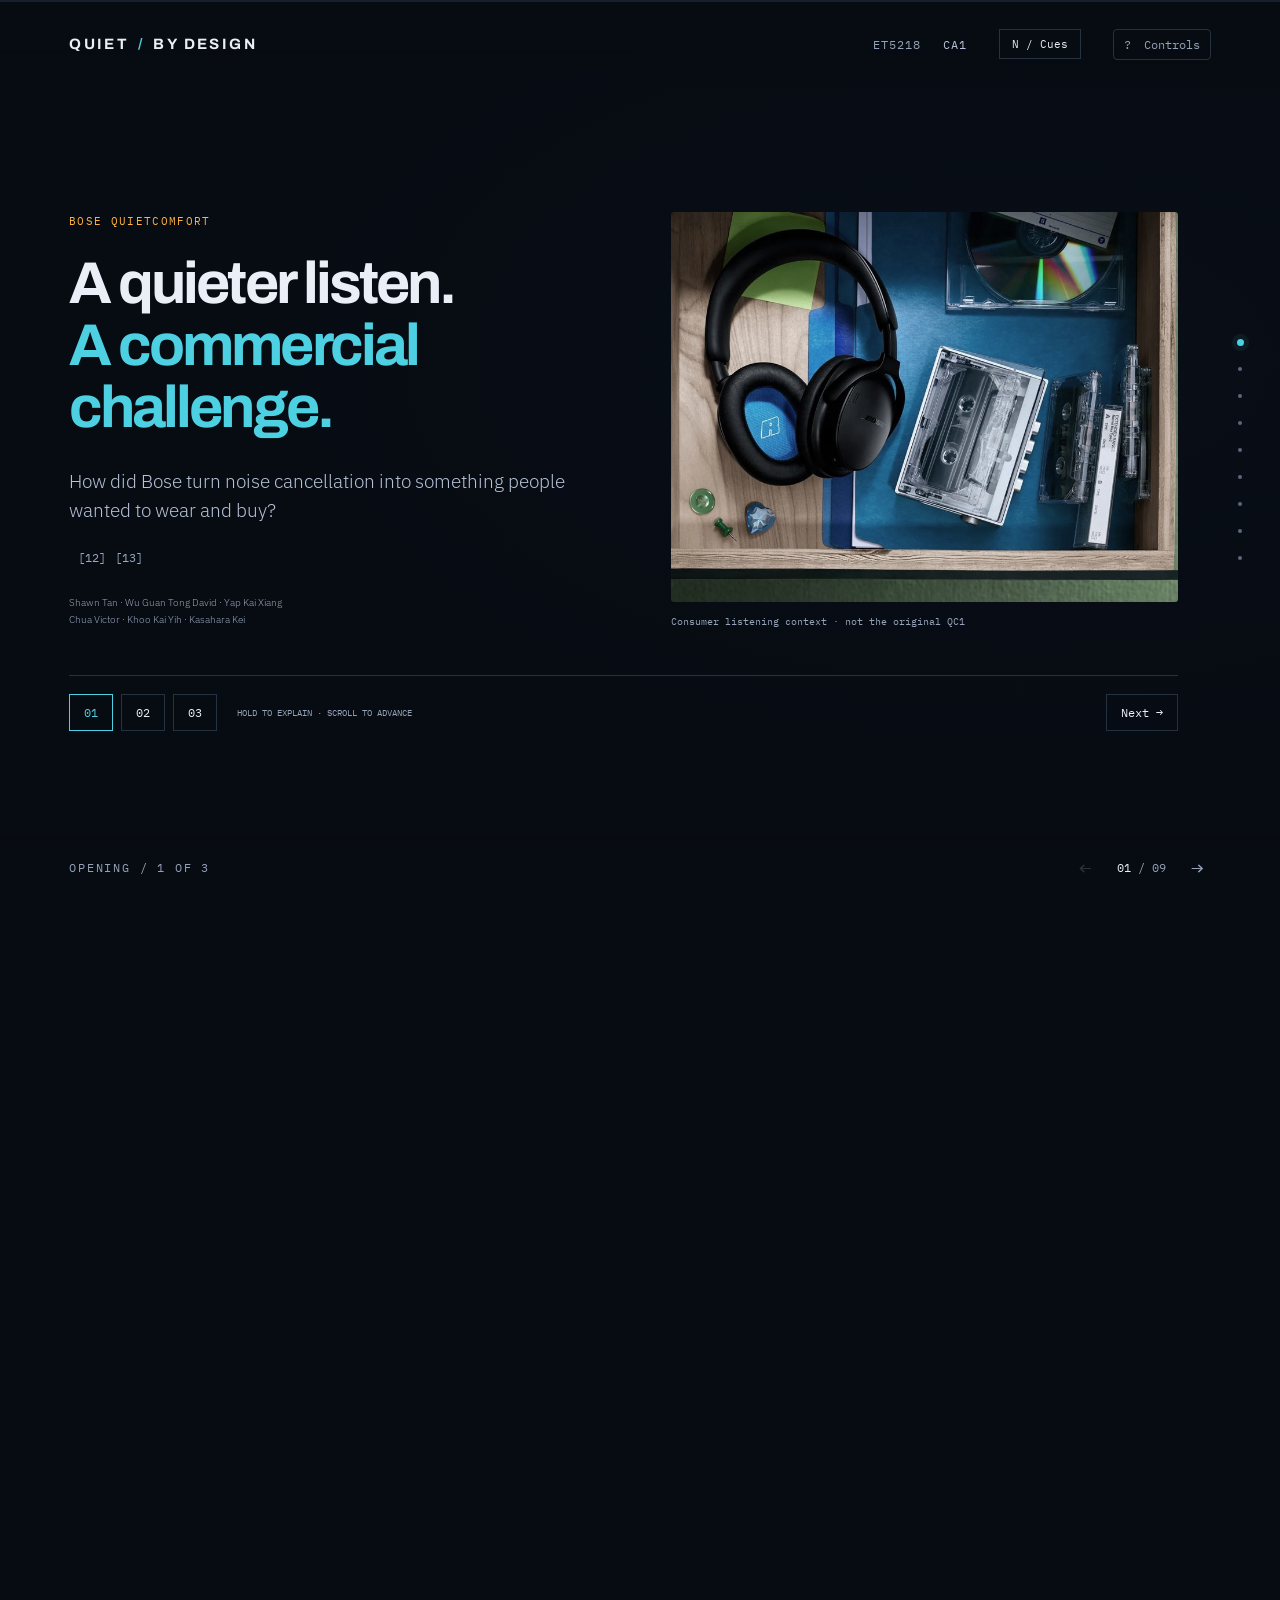
==== commit e29af8e8: "Refine CA1 presentation around entrepreneurship decisions and CIM feedback" ====
--- a/website/index.html
+++ b/website/index.html
@@ -15,6 +15,7 @@
   <link rel="stylesheet" href="story.css?v=20260914-script2">
   <link rel="stylesheet" href="science.css?v=20260914-script2">
   <link rel="stylesheet" href="market.css?v=20260914-script2">
+  <link rel="stylesheet" href="refinements.css?v=20260915">
 </head>
 <body>
   <div class="progress" aria-hidden="true"><i id="progress-fill"></i></div>
@@ -23,7 +24,7 @@
   <nav id="rail" class="rail" aria-label="Presentation sections"></nav>
   <footer class="deck-footer"><span id="chapter-label">INTRODUCTION</span><div class="pager"><button id="previous" aria-label="Previous section">←</button><span><b id="page-number">01</b> / <span id="page-total">09</span></span><button id="next" aria-label="Next section">→</button></div></footer>
   <div class="sr-only" id="announcement" aria-live="polite" aria-atomic="true"></div>
-  <dialog id="help-dialog"><form method="dialog"><button class="dialog-close" aria-label="Close controls">×</button></form><p class="eyebrow">PRESENTATION CONTROLS</p><h2>One idea.<br>One gesture.</h2><p>Scroll, swipe, or use the arrow keys to move. Page Up / Down and Space also work. Home and End jump to the first and last section.</p><p>Technology has eight visual steps: each gesture advances one explanation before continuing to Product creation. Scroll up to revisit a step. Numbered buttons jump within the explanation. The introduction, Scientific exploration, Product creation, Market transitions and the conclusion build one point per click, scroll or arrow key; click the stage to advance.</p><p>Long sections scroll inside their own frame. The right-hand markers jump directly to a chapter.</p><p><kbd>F</kbd> Full screen <span class="muted"> · </span> <kbd>?</kbd> These controls</p><div class="help-links"><a href="../CA1_scripts_revised.md" target="_blank" rel="noopener">Working scripts ↗</a><a href="recording.html" target="_blank" rel="noopener">Presenter layout ↗</a><button id="print-deck">Print / save slides as PDF ↗</button></div><p class="small muted">ET5218 requires PowerPoint slides and a separately recorded MP4 with all presenters visible. This website and its AI-generated working scripts are preparation materials; they are not the required final submission. Follow the brief's AIAS restrictions.</p></dialog>
+  <dialog id="help-dialog"><form method="dialog"><button class="dialog-close" aria-label="Close controls">×</button></form><p class="eyebrow">PRESENTATION CONTROLS</p><h2>One idea.<br>One gesture.</h2><p>Scroll, swipe, or use the arrow keys to move. Page Up / Down and Space also work. Home and End jump to the first and last section.</p><p>Technology has eight visual steps: each gesture advances one explanation before continuing to Product creation. Scroll up to revisit a step. Numbered buttons jump within the explanation. The introduction, Scientific exploration, Product creation, Market transitions and the conclusion build one point per click, scroll or arrow key; click the stage to advance.</p><p>Long sections scroll inside their own frame. The right-hand markers jump directly to a chapter.</p><p><kbd>F</kbd> Full screen <span class="muted"> · </span> <kbd>?</kbd> These controls</p><div class="help-links"><a href="../PRESENTATION_GUIDE.md" target="_blank" rel="noopener">Presentation guide ↗</a><a href="recording.html" target="_blank" rel="noopener">Presenter layout ↗</a><button id="print-deck">Print / save slides as PDF ↗</button></div><p class="small muted">ET5218 requires PowerPoint slides and a separately recorded MP4 with all presenters visible. This website and its AI-generated working scripts are preparation materials; they are not the required final submission. Follow the brief's AIAS restrictions.</p></dialog>
   <script src="cim-figure.js?v=20260914-script2"></script>
   <script src="intro.js?v=20260914-script2"></script>
   <script src="conclusion.js?v=20260914-script2"></script>
@@ -33,6 +34,8 @@
   <script src="product.js?v=20260914-script2"></script>
   <script src="market-visuals.js?v=20260914-script2"></script>
   <script src="market.js?v=20260914-script2"></script>
-  <script src="app.js?v=20260914-script2"></script>
+  <script src="refined-chapters.js?v=20260915"></script>
+  <script src="app.js?v=20260915"></script>
+  <script src="presenter-cues.js?v=20260915"></script>
 </body>
 </html>
--- a/website/refinements.css
+++ b/website/refinements.css
@@ -0,0 +1,27 @@
+/* Shared presentation treatment; existing Science/Technology/Product stay intact. */
+.ref-chapter{width:100%;display:flex;flex-direction:column;gap:24px;min-height:0}
+.ref-scene{display:grid;grid-template-columns:1.08fr 1fr;align-items:center;gap:5%;min-height:460px}
+.ref-scene[hidden]{display:none!important}.ref-copy h2{font-size:clamp(38px,4.6vw,72px);line-height:1.05;letter-spacing:-.05em}
+.ref-copy .eyebrow{font-size:11px;margin-bottom:24px;color:var(--signal)}
+.ref-line{font-size:clamp(17px,1.5vw,23px);line-height:1.5;color:var(--ink-2);margin-top:28px;max-width:560px}
+.ref-detail{font:12px/1.7 var(--mono);color:var(--anti);border-left:2px solid var(--anti);padding-left:15px;margin-top:24px;max-width:560px}
+.ref-citations{margin-top:20px}.ref-team{font-size:10px;line-height:1.7;color:var(--muted);margin-top:25px}
+.ref-art{min-width:0;display:grid;align-items:center}.ref-photo{margin:0;position:relative}.ref-photo img{width:100%;height:390px;object-fit:cover;border-radius:3px;filter:saturate(.65);display:block}.ref-photo figcaption,.ref-art-note{font:10px/1.6 var(--mono);color:var(--muted);margin-top:12px}
+.ref-bottom{display:flex;align-items:center;gap:20px;border-top:1px solid var(--line);padding-top:18px}.ref-bottom nav{display:flex;gap:8px}.ref-bottom button{background:transparent;border:1px solid var(--line);padding:10px 14px;font:12px var(--mono)}.ref-bottom button[aria-current=step]{color:var(--anti);border-color:var(--anti)}.ref-bottom>[data-chapter-next]{margin-left:auto}.ref-hold{font:9px var(--mono);color:var(--muted)}
+.ref-people .ref-photo img{height:255px;object-position:center 35%}.ref-experts{display:flex;align-items:center;gap:22px;margin-top:23px}.ref-experts>div{flex:1}.ref-experts span,.ref-decision span{display:block;font:10px var(--mono);color:var(--anti);margin-bottom:10px}.ref-experts b{font:26px/1.15 var(--display)}.ref-experts i{font-size:30px;color:var(--signal);font-style:normal}
+.ref-decision{max-width:430px;margin:auto;width:100%}.ref-decision>div{border-left:2px solid var(--line);padding:18px 24px}.ref-decision h3{font-size:25px}.ref-decision>i{display:block;color:var(--signal);font-size:26px;padding-left:24px;font-style:normal}.ref-decision .ref-decision-active{border-color:var(--anti);background:#4dd0e10a}
+.ref-model svg{max-height:460px}.ref-model.has-focus .cim-node-mini{opacity:.23;transition:opacity .35s}.ref-model[data-focus~=science] .cim-node-science,.ref-model[data-focus~=technology] .cim-node-technology,.ref-model[data-focus~=product] .cim-node-product,.ref-model[data-focus~=market] .cim-node-market{opacity:1}
+.ref-model.has-focus .cim-arc,.ref-model.has-focus .cim-spoke{opacity:.2}
+.ref-model[data-focus="science technology"] .cim-arc-0,.ref-model[data-focus="technology product"] .cim-arc-1,.ref-model[data-focus="product market"] .cim-arc-2,.ref-model[data-focus="market science"] .cim-arc-3{opacity:1;stroke:var(--anti);stroke-width:3}
+.ref-model[data-focus~=science] .cim-spoke-science,.ref-model[data-focus~=technology] .cim-spoke-technology,.ref-model[data-focus~=product] .cim-spoke-product,.ref-model[data-focus~=market] .cim-spoke-market{opacity:1;stroke:var(--anti)}
+.ref-model.has-focus .cim-hub-node circle{stroke:var(--anti);stroke-width:2;fill:#164353}
+.ref-evidence{padding:36px 25px;border-top:2px solid var(--anti);background:#0c1320}.ref-evidence>p{font:10px/1.6 var(--mono);color:var(--muted)}.ref-evidence h3{font-size:28px;margin:14px 0 35px}.ref-bar{display:grid;grid-template-columns:85px 1fr 45px;gap:12px;align-items:center;margin:22px 0;font-size:14px}.ref-bar>div{height:16px;background:#1b293a}.ref-bar i{display:block;width:var(--value);height:100%;background:#647b91}.ref-bar:first-of-type i{background:var(--anti)}.ref-bar b{font:18px var(--mono)}.ref-evidence-bound{margin-top:35px}
+.ref-enter .ref-copy,.ref-enter .ref-art{animation:ref-rise .45s both}.ref-enter .ref-art{animation-delay:.08s}@keyframes ref-rise{from{opacity:0;transform:translateY(12px)}to{opacity:1;transform:none}}
+.cue-toggle{position:fixed;right:135px;top:25px;z-index:25;background:var(--ground);border:1px solid var(--line);padding:7px 12px;font:11px var(--mono)}
+.cue-panel{position:fixed;z-index:50;left:24px;right:24px;bottom:70px;max-width:650px;padding:24px;background:#102030;border:1px solid var(--anti);box-shadow:0 15px 50px #0009}.cue-panel[hidden]{display:none}.cue-panel h3{font-size:18px;margin-bottom:12px}.cue-panel p{font-size:15px}.cue-panel small{display:block;margin-top:15px;color:var(--muted)}
+@media(min-width:701px) and (max-height:800px){.ref-scene{min-height:350px}.ref-photo img{height:300px}.ref-model svg{max-height:370px}.ref-people .ref-photo img{height:200px}.ref-copy h2{font-size:45px}.ref-line{margin-top:18px;font-size:17px}.ref-detail{margin-top:15px}.ref-bottom{padding-top:10px}.ref-chapter{gap:15px}}
+@media(max-width:700px){.ref-scene{grid-template-columns:1fr;gap:25px;min-height:0}.ref-copy h2{font-size:40px}.ref-photo img{height:230px}.ref-line{font-size:17px;margin-top:20px}.ref-bottom{flex-wrap:wrap;gap:9px}.ref-hold{display:none}.ref-detail{font-size:11px}.ref-model svg{max-height:320px}.cue-toggle{top:22px;right:83px;font-size:9px;padding:5px}.ref-evidence{padding:22px 16px}.ref-bar{grid-template-columns:80px 1fr 40px}.ref-team{font-size:9px}.ref-people .ref-photo img{height:220px}}
+@media(prefers-reduced-motion:reduce){.ref-enter .ref-copy,.ref-enter .ref-art{animation:none!important}}
+.masthead .cue-toggle{position:static;flex-shrink:0;margin:0}
+@media(max-width:700px){.masthead{gap:12px}.masthead .course{display:none}.masthead .cue-toggle{margin-left:auto}.ref-people .ref-photo img{object-position:center 25%}}
+@media print{.cue-toggle,.cue-panel,.ref-bottom{display:none!important}.ref-scene[hidden]{display:grid!important}.ref-scene{break-after:page;min-height:160mm}.ref-copy h2{font-size:42px}}
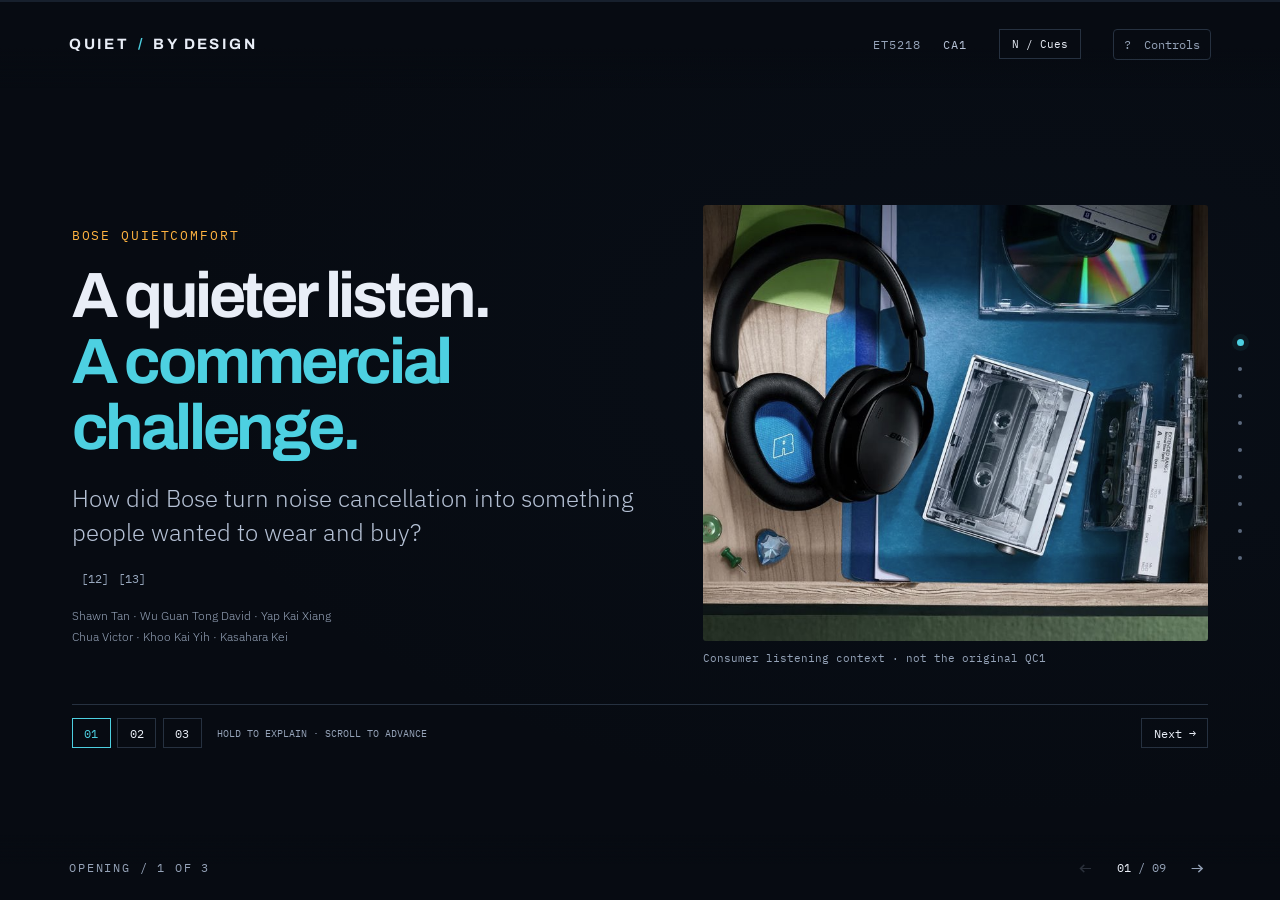
==== commit ff0ecab6: "Unify slide sizing and prioritise the technology diagram" ====
--- a/website/index.html
+++ b/website/index.html
@@ -15,7 +15,7 @@
   <link rel="stylesheet" href="story.css?v=20260914-script2">
   <link rel="stylesheet" href="science.css?v=20260914-script2">
   <link rel="stylesheet" href="market.css?v=20260914-script2">
-  <link rel="stylesheet" href="refinements.css?v=20260915">
+  <link rel="stylesheet" href="refinements.css?v=20260915-tech-visual-large">
 </head>
 <body>
   <div class="progress" aria-hidden="true"><i id="progress-fill"></i></div>
@@ -27,15 +27,15 @@
   <dialog id="help-dialog"><form method="dialog"><button class="dialog-close" aria-label="Close controls">×</button></form><p class="eyebrow">PRESENTATION CONTROLS</p><h2>One idea.<br>One gesture.</h2><p>Scroll, swipe, or use the arrow keys to move. Page Up / Down and Space also work. Home and End jump to the first and last section.</p><p>Technology has eight visual steps: each gesture advances one explanation before continuing to Product creation. Scroll up to revisit a step. Numbered buttons jump within the explanation. The introduction, Scientific exploration, Product creation, Market transitions and the conclusion build one point per click, scroll or arrow key; click the stage to advance.</p><p>Long sections scroll inside their own frame. The right-hand markers jump directly to a chapter.</p><p><kbd>F</kbd> Full screen <span class="muted"> · </span> <kbd>?</kbd> These controls</p><div class="help-links"><a href="../PRESENTATION_GUIDE.md" target="_blank" rel="noopener">Presentation guide ↗</a><a href="recording.html" target="_blank" rel="noopener">Presenter layout ↗</a><button id="print-deck">Print / save slides as PDF ↗</button></div><p class="small muted">ET5218 requires PowerPoint slides and a separately recorded MP4 with all presenters visible. This website and its AI-generated working scripts are preparation materials; they are not the required final submission. Follow the brief's AIAS restrictions.</p></dialog>
   <script src="cim-figure.js?v=20260914-script2"></script>
   <script src="intro.js?v=20260914-script2"></script>
-  <script src="conclusion.js?v=20260914-script2"></script>
-  <script src="science.js?v=20260914-script2"></script>
+  <script src="conclusion.js?v=20260915-all-slides"></script>
+  <script src="science.js?v=20260915-merged"></script>
   <script src="headset-scene.js?v=20260914-script2"></script>
-  <script src="technology.js?v=20260914-script2"></script>
-  <script src="product.js?v=20260914-script2"></script>
+  <script src="technology.js?v=20260915-merged"></script>
+  <script src="product.js?v=20260915-merged"></script>
   <script src="market-visuals.js?v=20260914-script2"></script>
   <script src="market.js?v=20260914-script2"></script>
-  <script src="refined-chapters.js?v=20260915"></script>
-  <script src="app.js?v=20260915"></script>
-  <script src="presenter-cues.js?v=20260915"></script>
+  <script src="refined-chapters.js?v=20260915-merged"></script>
+  <script src="app.js?v=20260915-all-slides"></script>
+  <script src="presenter-cues.js?v=20260915-all-slides"></script>
 </body>
 </html>
--- a/website/refinements.css
+++ b/website/refinements.css
@@ -1,4 +1,8 @@
-/* Shared presentation treatment; existing Science/Technology/Product stay intact. */
+/* Shared presentation treatment. */
+/* Only the chapter's inner frame scrolls; focus must not scroll the translated deck. */
+@supports(overflow:clip){html,body{overflow:clip}}
+#deck{position:fixed;top:0;left:0;width:100%}
+@media print{#deck{position:static}}
 .ref-chapter{width:100%;display:flex;flex-direction:column;gap:24px;min-height:0}
 .ref-scene{display:grid;grid-template-columns:1.08fr 1fr;align-items:center;gap:5%;min-height:460px}
 .ref-scene[hidden]{display:none!important}.ref-copy h2{font-size:clamp(38px,4.6vw,72px);line-height:1.05;letter-spacing:-.05em}
@@ -25,3 +29,165 @@
 .masthead .cue-toggle{position:static;flex-shrink:0;margin:0}
 @media(max-width:700px){.masthead{gap:12px}.masthead .course{display:none}.masthead .cue-toggle{margin-left:auto}.ref-people .ref-photo img{object-position:center 25%}}
 @media print{.cue-toggle,.cue-panel,.ref-bottom{display:none!important}.ref-scene[hidden]{display:grid!important}.ref-scene{break-after:page;min-height:160mm}.ref-copy h2{font-size:42px}}
+
+/* Entrepreneurship: the framework remains in place while decisions change. */
+.hub-stage{display:grid;grid-template-columns:1fr 1.15fr;gap:4%;align-items:center;min-height:490px}
+.hub-copy[hidden]{display:none!important}.hub-copy h2{font-size:clamp(38px,4.4vw,66px)}
+.hub-framework{margin:0;align-self:center;min-width:0}.hub-framework>figcaption{font:11px var(--mono);letter-spacing:.12em;color:var(--muted);text-align:center;margin-bottom:12px}
+.hub-framework svg{display:block;width:100%;height:auto;max-height:490px}
+.hub-framework .cim-node-mini,.hub-framework .cim-arc,.hub-framework .cim-spoke{transition:opacity .35s,stroke .35s}
+.hub-framework.has-focus .cim-node-mini{opacity:.4}.hub-framework[data-focus~=science] .cim-node-science,.hub-framework[data-focus~=technology] .cim-node-technology,.hub-framework[data-focus~=product] .cim-node-product,.hub-framework[data-focus~=market] .cim-node-market{opacity:1}
+.hub-framework .cim-hub-node circle{stroke:var(--anti);fill:#164353;stroke-width:2}
+.hub-recall{display:flex;gap:14px;align-items:center;margin-top:22px;padding-top:16px;border-top:1px solid var(--line)}
+.hub-recall img{width:82px;height:58px;object-fit:cover;border-radius:2px;filter:saturate(.6)}
+.hub-recall p{font:13px/1.6 var(--body);color:var(--ink-2)}.hub-recall small{display:block;color:var(--muted);font:10px/1.5 var(--mono);margin-top:4px}
+.hub-enter{animation:ref-rise .35s both}.hub-chapter .ref-bottom nav{flex-wrap:wrap}.hub-chapter .ref-bottom button{padding:10px 12px}
+.ref-evidence .qc-proof{font:54px/1 var(--display);letter-spacing:normal;color:var(--anti);margin:18px 0 25px}.qc-proof span{display:block;font:17px/1.4 var(--body);letter-spacing:normal;color:var(--ink);margin-top:10px}
+.ref-evidence .ref-brand-context{border-top:1px solid var(--line);padding-top:18px}.ref-evidence .ref-bar{margin:16px 0}.ref-evidence .ref-evidence-bound{margin-top:20px}
+@media(min-width:701px) and (max-height:800px){.hub-stage{min-height:360px}.hub-framework svg{max-height:360px}.hub-copy h2{font-size:42px}.hub-recall{margin-top:15px;padding-top:12px}.hub-framework .ref-art-note{font-size:9px}}
+@media(max-width:700px){.hub-stage{grid-template-columns:1fr;min-height:0;gap:28px}.hub-framework svg{max-height:360px}.hub-copy h2{font-size:40px}.hub-chapter .ref-bottom{align-items:flex-start}.hub-chapter .ref-bottom button{padding:9px;font-size:10px}.hub-recall p{font-size:13px}}
+@media(prefers-reduced-motion:reduce){.hub-enter{animation:none}.hub-framework *{transition:none!important}}
+@media print{.hub-stage{display:block}.hub-copy[hidden]{display:block!important}.hub-copy{break-after:page}.hub-framework{break-before:page}}
+/* Projector frame: all chapters share the introduction's 16:9 frame.
+   --u is 1% of the frame width, so text and diagrams keep the same proportions on every display. */
+@media screen and (min-width:701px){
+.section{--u:min(1vw,calc(1vh*16/9))}
+.section .section-scroll{display:flex;align-items:center;justify-content:center}
+.section .section-inner{width:calc(var(--u)*100);height:calc(var(--u)*56.25);min-height:0;max-width:none;margin:0;flex:none;padding:max(92px,calc(var(--u)*5.4)) calc(var(--u)*5.6) max(62px,calc(var(--u)*3.6));justify-content:stretch}
+.ref-chapter{height:100%;gap:calc(var(--u)*1.1)}
+.ref-scene{flex:1;min-height:0;height:100%;grid-template-columns:1.15fr 1fr;gap:calc(var(--u)*4)}
+.ref-stage{flex:1;min-height:0;display:flex;flex-direction:column}
+.hub-stage{flex:1;min-height:0;grid-template-columns:1fr 1.15fr;gap:calc(var(--u)*4)}
+.hub-framework svg{max-height:calc(var(--u)*34)}
+.hub-framework>figcaption{font-size:calc(var(--u)*.85);margin-bottom:calc(var(--u)*.7)}
+.hub-recall{gap:calc(var(--u)*1);margin-top:calc(var(--u)*1);padding-top:calc(var(--u)*.8)}
+.hub-recall img{width:calc(var(--u)*5.7);height:calc(var(--u)*4)}
+.hub-recall p{font-size:calc(var(--u)*1)}
+.hub-recall small{font-size:calc(var(--u)*.75)}
+.hub-chapter .ref-bottom button{padding:calc(var(--u)*.5) calc(var(--u)*.9)}
+.ref-copy .eyebrow{font-size:calc(var(--u)*1.05);letter-spacing:.14em;margin-bottom:calc(var(--u)*1.4)}
+.ref-copy h2{font-size:calc(var(--u)*5);line-height:1.03}
+.ref-line{font-size:calc(var(--u)*1.85);line-height:1.42;margin-top:calc(var(--u)*1.7);max-width:none}
+.ref-detail{font-size:calc(var(--u)*1.1);line-height:1.55;margin-top:calc(var(--u)*1.4);padding-left:calc(var(--u)*.9);max-width:none}
+.ref-citations{margin-top:calc(var(--u)*1.2)}.ref-citations .citations,.ref-citations a{font-size:calc(var(--u)*.95)}
+.ref-team{font-size:calc(var(--u)*.95);margin-top:calc(var(--u)*1.3)}
+.ref-art{height:100%}
+.ref-photo img{height:calc(var(--u)*34)}
+.ref-photo figcaption,.ref-art-note{font-size:calc(var(--u)*.85);margin-top:calc(var(--u)*.7)}
+.ref-model svg{max-height:calc(var(--u)*34)}
+.ref-bottom{gap:calc(var(--u)*1.2);padding-top:calc(var(--u)*1)}.ref-bottom nav{gap:calc(var(--u)*.5)}
+.ref-bottom button{font-size:calc(var(--u)*.95);padding:calc(var(--u)*.5) calc(var(--u)*.9)}
+.ref-hold{font-size:calc(var(--u)*.75)}
+.ref-people .ref-photo img{height:calc(var(--u)*16)}.ref-experts{gap:calc(var(--u)*1.4);margin-top:calc(var(--u)*1.4)}
+.ref-experts span,.ref-decision span{font-size:calc(var(--u)*.85);margin-bottom:calc(var(--u)*.6)}.ref-experts b{font-size:calc(var(--u)*2)}.ref-experts i{font-size:calc(var(--u)*2.2)}
+.ref-decision{max-width:calc(var(--u)*34)}.ref-decision>div{padding:calc(var(--u)*1.1) calc(var(--u)*1.5)}.ref-decision h3{font-size:calc(var(--u)*1.9)}.ref-decision>i{font-size:calc(var(--u)*1.8);padding-left:calc(var(--u)*1.5)}
+.ref-evidence{padding:calc(var(--u)*2.4) calc(var(--u)*1.8)}.ref-evidence>p{font-size:calc(var(--u)*.85)}.ref-evidence h3{font-size:calc(var(--u)*2.2);margin:calc(var(--u)*.9) 0 calc(var(--u)*2)}
+.ref-bar{grid-template-columns:calc(var(--u)*8) 1fr calc(var(--u)*4);gap:calc(var(--u)*.8);margin:calc(var(--u)*1.4) 0;font-size:calc(var(--u)*1.1)}.ref-bar>div{height:calc(var(--u)*1.2)}.ref-bar b{font-size:calc(var(--u)*1.4)}.ref-evidence-bound{margin-top:calc(var(--u)*2)}
+.ref-evidence .qc-proof{font-size:calc(var(--u)*3.8);margin:calc(var(--u)*1) 0 calc(var(--u)*1.2)}
+.qc-proof span{font-size:calc(var(--u)*1.2);margin-top:calc(var(--u)*.7)}
+.ref-evidence .ref-brand-context{padding-top:calc(var(--u)*1)}
+.ref-evidence .ref-bar{margin:calc(var(--u)*1) 0}
+.ref-evidence .ref-evidence-bound{margin-top:calc(var(--u)*1.2)}
+
+/* Match the introduction's heading and supporting-copy proportions. */
+.story-chapter,.tech-chapter,.prod-chapter{height:100%;min-height:0;gap:calc(var(--u)*1.1)}
+.story-chapter{grid-template-rows:minmax(0,1fr) calc(var(--u)*3.8)}
+.tech-chapter{grid-template-rows:calc(var(--u)*1.4) minmax(0,1fr) calc(var(--u)*6.8) calc(var(--u)*2.8);gap:calc(var(--u)*.6)}
+.prod-chapter{grid-template-rows:calc(var(--u)*1.7) calc(var(--u)*4.3) minmax(0,1fr) calc(var(--u)*3.8)}
+.sci-scene{grid-template-columns:minmax(0,1fr) minmax(0,1.5fr);gap:calc(var(--u)*4);align-content:normal}
+.prod-scene{grid-template-columns:minmax(0,1.1fr) minmax(0,1.6fr);gap:calc(var(--u)*4);align-items:center;align-content:normal}
+.conclusion-scene{grid-template-columns:1.15fr 1fr;gap:calc(var(--u)*4);align-content:normal}
+.sci-scene .story-copy h2,.tech-copy h2,.prod-copy h2,.conclusion-scene .story-copy h2,.sources-slide h2{font-size:calc(var(--u)*5);line-height:1.03}
+.story-label,.prod-label,.tech-step-label{font-size:calc(var(--u)*1.05);margin-bottom:calc(var(--u)*1.4)}
+.tech-topline,.prod-topline{font-size:calc(var(--u)*1.05)}
+.tech-topline>span+span,.prod-topline>span+span{font-size:calc(var(--u)*.85)}
+.prod-caption,.tech-explanation{font-size:calc(var(--u)*1.85);line-height:1.42}
+.prod-caption{margin-top:calc(var(--u)*1.7)}
+.prod-copy .prod-caption{font-size:calc(var(--u)*1.55);line-height:1.35;margin-top:calc(var(--u)*.8)}
+.prod-copy .prod-scope{font-size:calc(var(--u)*.9);line-height:1.45;margin-top:calc(var(--u)*.7);max-width:none}
+.prod-copy .prod-label{margin-bottom:calc(var(--u)*.8)}
+.prod-scope,.tech-evidence{font-size:calc(var(--u)*1.1);margin-top:calc(var(--u)*1.4)}
+.sci-stage{max-height:none;min-height:0;gap:calc(var(--u)*1.1)}
+.sci-principle .sci-stage,.sci-limits .sci-stage,.sci-inquiry .sci-stage{min-height:0}
+.sci-inquiry .sci-stage{grid-template-rows:minmax(0,1.4fr) minmax(0,1fr)}
+.story-panel{padding:calc(var(--u)*1.4) calc(var(--u)*1.8)}
+.sci-finding .story-tag{font-size:calc(var(--u)*1.05)}
+.sci-finding .story-lead,.point-body p,.choice-body p{font-size:calc(var(--u)*1.55);line-height:1.42}
+.sci-finding .story-lead{margin-top:calc(var(--u)*.8)}
+.sci-finding .question-text{font-size:calc(var(--u)*2.5)}
+.sci-finding svg{height:calc(var(--u)*10);min-height:0;margin:calc(var(--u)*.6) 0}
+.story-arrow{font-size:calc(var(--u)*1.35);margin-top:calc(var(--u)*.8)}
+.story-refs,.sci-finding .citations{margin-top:calc(var(--u)*.7)}
+.story-chapter .citations,.prod-chapter .citations,.tech-evidence .citations{font-size:calc(var(--u)*.95)}
+.tech-step{gap:calc(var(--u)*4);grid-template-columns:1.15fr 1fr}
+/* Technology is explained through the animated headset; captions support the visual. */
+.tech-step{height:100%;grid-template-columns:1fr 1.65fr;gap:calc(var(--u)*2)}
+.tech-copy h2{font-size:calc(var(--u)*1.8);line-height:1.08}
+.tech-step-label{font-size:calc(var(--u)*.7);margin-bottom:calc(var(--u)*.4)}
+.tech-explanation{font-size:calc(var(--u)*1);line-height:1.35}
+.tech-evidence{font-size:calc(var(--u)*.6);line-height:1.3;margin-top:calc(var(--u)*.4)}
+.tech-evidence .citations{font-size:calc(var(--u)*.6)}
+.tech-steps{height:100%;min-height:0}
+.cinema-status,.cinema-key{font-size:calc(var(--u)*.85)}
+.conclusion-figure{max-height:none}
+.conclusion-points{margin-top:calc(var(--u)*1.7);gap:calc(var(--u)*.6)}
+.conclusion-point,.prod-choice{grid-template-columns:calc(var(--u)*2.3) 1fr;gap:calc(var(--u)*.8);padding:calc(var(--u)*.8) calc(var(--u)*1.1)}
+.conclusion-point h3,.prod-choice h3{font-size:calc(var(--u)*1.7)}
+.point-n,.choice-n{font-size:calc(var(--u)*.95)}
+.prod-choices{gap:calc(var(--u)*.7)}
+.prod-design{grid-template-columns:minmax(0,.85fr) minmax(0,1.15fr);gap:calc(var(--u)*1.5)}
+.choice-body p{font-size:calc(var(--u)*1.25)}
+.choice-path{font-size:calc(var(--u)*.65)!important;gap:calc(var(--u)*.3)}
+.choice-path span{padding:calc(var(--u)*.15) calc(var(--u)*.35)}
+.prod-cards{gap:calc(var(--u)*1.1)}
+.prod-card{padding:calc(var(--u)*.9) calc(var(--u)*1.2)}
+.prod-card-year{font-size:calc(var(--u)*1.9)}
+.prod-card-year small{font-size:calc(var(--u)*.75)}
+.prod-art{height:calc(var(--u)*9);margin:calc(var(--u)*.6) 0}
+.prod-card h3{font-size:calc(var(--u)*1.5)}
+.prod-card-text,.prod-specs li{font-size:calc(var(--u)*1.2)}
+.prod-batt{font-size:calc(var(--u)*.75)}
+.prod-batt b{font-size:calc(var(--u)*1.05)}
+.story-bottom,.tech-bottom,.prod-bottom{padding-top:calc(var(--u)*.7);gap:calc(var(--u)*1.4)}
+.story-nav,.prod-slide-nav{gap:calc(var(--u)*1.2)}
+.story-nav button,.prod-slide-nav button{font-size:calc(var(--u)*.95);min-width:calc(var(--u)*6.7)}
+.story-next,.prod-next-cue,.tech-next-cue{font-size:calc(var(--u)*.85)}
+.story-next b,.prod-next-cue b,.tech-next-cue b{font-size:calc(var(--u)*.95)}
+.tech-step-nav button{font-size:calc(var(--u)*.95);width:calc(var(--u)*3.1)}
+
+.thank-you-slide{height:100%;display:flex;flex-direction:column;align-items:center;justify-content:center;text-align:center}
+.thank-you-slide .eyebrow{font-size:calc(var(--u)*1.05);margin-bottom:calc(var(--u)*2)}
+.thank-you-slide h2{font-size:calc(var(--u)*10);line-height:1.03;letter-spacing:-.05em}
+.thank-you-subtitle{font-size:calc(var(--u)*2.5);color:var(--ink-2);margin-top:calc(var(--u)*2)}
+.thank-you-slide .story-next{margin-top:calc(var(--u)*4);font-size:calc(var(--u)*1.05)}
+.sources-slide{height:100%;min-height:0;display:flex;flex-direction:column}
+.sources-slide .source-heading{font-size:calc(var(--u)*.85);padding:calc(var(--u)*.8) 0;margin-top:calc(var(--u)*.7)}
+.sources-slide .sources-grid{flex:1;min-height:0;grid-template-columns:repeat(3,minmax(0,1fr));column-gap:calc(var(--u)*2);grid-template-rows:repeat(7,minmax(0,1fr))}
+.sources-slide .source-item{min-width:0;gap:calc(var(--u)*.6);padding:calc(var(--u)*.55) 0}
+.sources-slide .source-item b{font-size:calc(var(--u)*1.1);line-height:1.25;display:block}
+.sources-slide .source-item p{font-size:calc(var(--u)*.9);line-height:1.3;margin-top:calc(var(--u)*.25)}
+.sources-slide .source-item>span,.sources-slide .source-item i{font-size:calc(var(--u)*.85)}
+.sources-slide .scope{font-size:calc(var(--u)*.8);line-height:1.4;margin-top:calc(var(--u)*.8);max-width:none}
+}
+@media screen and (min-width:701px) and (max-width:1100px){
+ .section .section-inner{padding:calc(var(--u)*6.4) calc(var(--u)*5.6) calc(var(--u)*4.4)}
+ .sci-finding{padding:calc(var(--u)*1) calc(var(--u)*1.5)}
+ .sci-finding .story-lead{font-size:calc(var(--u)*1.4)}
+ .sci-finding .question-text{font-size:calc(var(--u)*2.2)}
+ .sci-finding svg{height:calc(var(--u)*8)}
+ .sci-principle .sci-stage,.sci-limits .sci-stage{grid-template-rows:minmax(0,1fr) minmax(0,1fr)}
+ .sci-inquiry .sci-stage{grid-template-rows:minmax(0,1.25fr) minmax(0,1fr)}
+ .sci-finding .story-tag{font-size:calc(var(--u)*.95)}
+ .sci-finding .story-arrow{font-size:calc(var(--u)*1.15);margin-top:calc(var(--u)*.5)}
+}
+@media(max-width:700px){
+ .tech-chapter{height:auto;min-height:calc(var(--vh) - 143px);grid-template-rows:20px minmax(400px,1fr) auto 46px}
+ .tech-copy h2{font-size:20px}
+ .tech-explanation{font-size:12px}
+ .thank-you-slide{min-height:calc(var(--vh) - 170px);display:flex;flex-direction:column;align-items:center;justify-content:center;text-align:center}
+ .thank-you-slide h2{font-size:clamp(60px,15vw,100px)}
+ .thank-you-subtitle{font-size:24px;color:var(--ink-2);margin-top:24px}
+ .thank-you-slide .story-next{display:block;margin-top:40px;font-size:14px}
+ .sources-slide h2{font-size:40px;margin-bottom:20px}
+}
+@media print{.thank-you-slide{text-align:center}.thank-you-slide h2{font-size:100px}.thank-you-subtitle{font-size:30px}.thank-you-slide .story-next{display:none}}
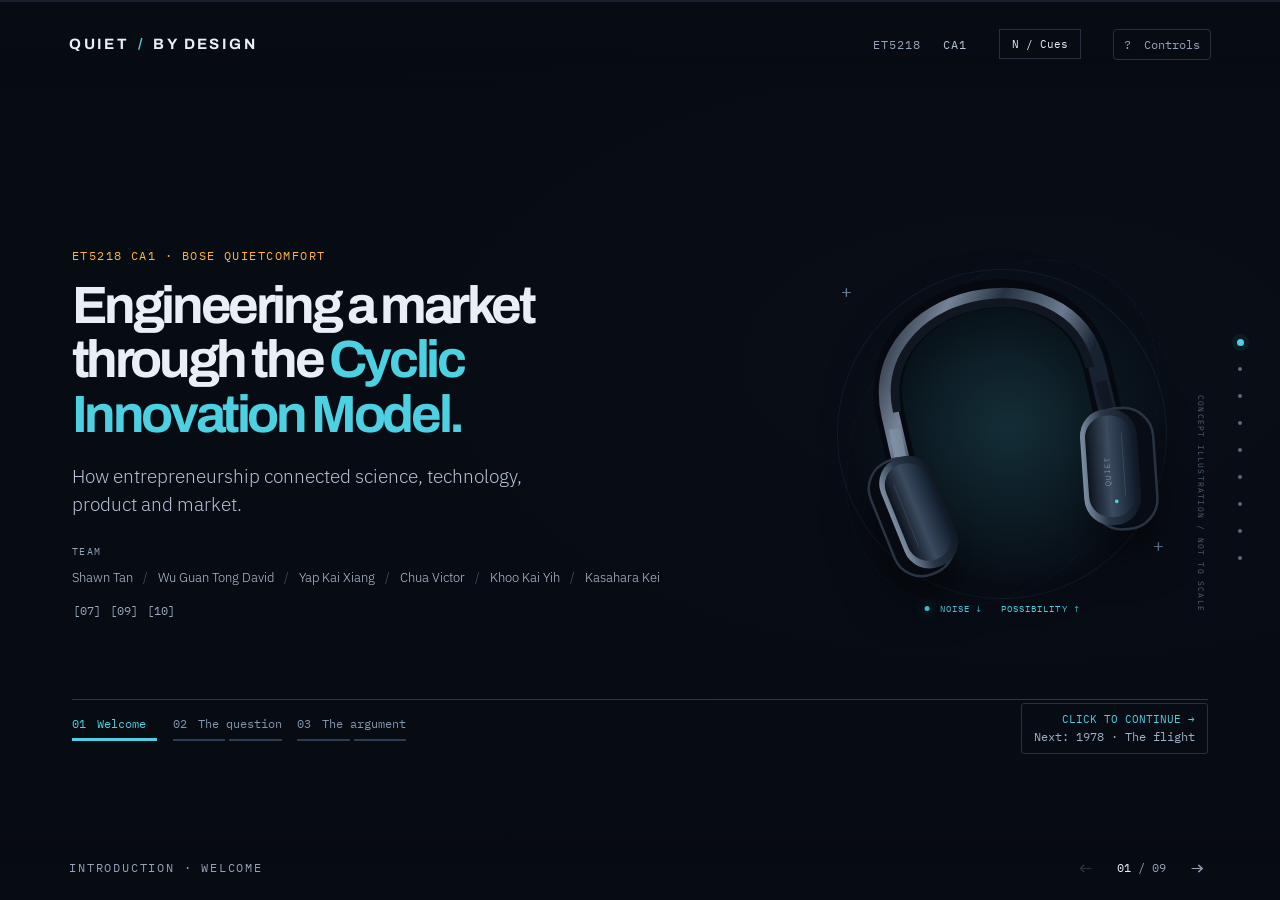
==== commit 6a7f7e32: "Import Victor presentation chapters within existing slide dimensions" ====
--- a/website/index.html
+++ b/website/index.html
@@ -12,10 +12,10 @@
   <link rel="stylesheet" href="styles.css?v=20260914-script2">
   <link rel="stylesheet" href="technology.css?v=20260914-script2">
   <link rel="stylesheet" href="product.css?v=20260914-script2">
-  <link rel="stylesheet" href="story.css?v=20260914-script2">
-  <link rel="stylesheet" href="science.css?v=20260914-script2">
+  <link rel="stylesheet" href="story.css?v=20260915-victor">
+  <link rel="stylesheet" href="science.css?v=20260915-victor">
   <link rel="stylesheet" href="market.css?v=20260914-script2">
-  <link rel="stylesheet" href="refinements.css?v=20260915-tech-visual-large">
+  <link rel="stylesheet" href="refinements.css?v=20260915-victor">
 </head>
 <body>
   <div class="progress" aria-hidden="true"><i id="progress-fill"></i></div>
@@ -26,16 +26,16 @@
   <div class="sr-only" id="announcement" aria-live="polite" aria-atomic="true"></div>
   <dialog id="help-dialog"><form method="dialog"><button class="dialog-close" aria-label="Close controls">×</button></form><p class="eyebrow">PRESENTATION CONTROLS</p><h2>One idea.<br>One gesture.</h2><p>Scroll, swipe, or use the arrow keys to move. Page Up / Down and Space also work. Home and End jump to the first and last section.</p><p>Technology has eight visual steps: each gesture advances one explanation before continuing to Product creation. Scroll up to revisit a step. Numbered buttons jump within the explanation. The introduction, Scientific exploration, Product creation, Market transitions and the conclusion build one point per click, scroll or arrow key; click the stage to advance.</p><p>Long sections scroll inside their own frame. The right-hand markers jump directly to a chapter.</p><p><kbd>F</kbd> Full screen <span class="muted"> · </span> <kbd>?</kbd> These controls</p><div class="help-links"><a href="../PRESENTATION_GUIDE.md" target="_blank" rel="noopener">Presentation guide ↗</a><a href="recording.html" target="_blank" rel="noopener">Presenter layout ↗</a><button id="print-deck">Print / save slides as PDF ↗</button></div><p class="small muted">ET5218 requires PowerPoint slides and a separately recorded MP4 with all presenters visible. This website and its AI-generated working scripts are preparation materials; they are not the required final submission. Follow the brief's AIAS restrictions.</p></dialog>
   <script src="cim-figure.js?v=20260914-script2"></script>
-  <script src="intro.js?v=20260914-script2"></script>
-  <script src="conclusion.js?v=20260915-all-slides"></script>
-  <script src="science.js?v=20260915-merged"></script>
+  <script src="intro.js?v=20260915-victor"></script>
+  <script src="conclusion.js?v=20260915-victor"></script>
+  <script src="science.js?v=20260915-victor"></script>
   <script src="headset-scene.js?v=20260914-script2"></script>
   <script src="technology.js?v=20260915-merged"></script>
-  <script src="product.js?v=20260915-merged"></script>
+  <script src="product.js?v=20260915-victor"></script>
   <script src="market-visuals.js?v=20260914-script2"></script>
   <script src="market.js?v=20260914-script2"></script>
-  <script src="refined-chapters.js?v=20260915-merged"></script>
+  <script src="refined-chapters.js?v=20260915-victor"></script>
   <script src="app.js?v=20260915-all-slides"></script>
-  <script src="presenter-cues.js?v=20260915-all-slides"></script>
+  <script src="presenter-cues.js?v=20260915-victor"></script>
 </body>
 </html>
--- a/website/story.css
+++ b/website/story.css
@@ -94,10 +94,18 @@
 .conclusion-point.is-current{border-color:#4dd0e166}
 .conclusion-figure{height:100%;max-height:520px;min-height:0;display:grid;align-items:center}
 .cim-people text{opacity:0}
-.conclusion-scene .cim-spoke{opacity:1;stroke-width:3}
-.conclusion-scene[data-build="1"] .cim-hub-node circle{fill-opacity:.4;stroke-width:2}
-.case-footnote{grid-column:1/-1;font-size:12px;line-height:1.4;color:var(--ink-2)}
-.story-case{row-gap:8px}
+/* 1: everything cycles; 2: sponsor + science/technology; 3: product; 4: market; 5: hub and spokes */
+.conclusion-scene[data-build="0"] .cim-arc{animation:cim-cycle 4s linear infinite}
+.conclusion-scene[data-build="0"] .cim-arc-1{animation-delay:1s}.conclusion-scene[data-build="0"] .cim-arc-2{animation-delay:2s}.conclusion-scene[data-build="0"] .cim-arc-3{animation-delay:3s}
+.conclusion-scene[data-build="1"] :is(.cim-node-product,.cim-node-market,.cim-arc),
+.conclusion-scene[data-build="2"] :is(.cim-node-science,.cim-node-technology,.cim-node-market,.cim-hub-node,.cim-arc),
+.conclusion-scene[data-build="3"] :is(.cim-node-science,.cim-node-technology,.cim-node-product,.cim-hub-node,.cim-arc){opacity:.2}
+.conclusion-scene:is([data-build="1"],[data-build="2"],[data-build="3"]) .cim-spoke{opacity:.12}
+.conclusion-scene[data-build="1"] .cim-people text{opacity:1}
+.conclusion-scene[data-build="1"] .cim-people text:nth-child(2){transition-delay:.25s}.conclusion-scene[data-build="1"] .cim-people text:nth-child(3){transition-delay:.5s}
+.conclusion-scene[data-build="2"] .cim-node-product circle,.conclusion-scene[data-build="3"] .cim-node-market circle,.conclusion-scene[data-build="4"] .cim-hub-node circle{animation:cim-glow 1.8s ease-in-out infinite}
+.conclusion-scene[data-build="4"] .cim-spoke{opacity:1;stroke-width:3;animation:prod-draw .8s .2s backwards}
+.conclusion-scene[data-build="4"] .cim-hub-node circle{fill-opacity:.4}
 
 /* Bottom navigation */
 .story-bottom{display:flex;justify-content:space-between;align-items:center;gap:20px;padding-top:10px;border-top:1px solid #27384a}
--- a/website/science.css
+++ b/website/science.css
@@ -121,15 +121,3 @@
  .sci-year.above b{bottom:40px}.sci-year.above em{bottom:20px}.sci-year.below b{top:16px}.sci-year.below em{top:36px}
 }
 @media(prefers-reduced-motion:reduce){.science-chapter *{animation:none!important;transition:none!important}}
-
-/* Revised research scenes: one illustration and one finding, then two concise CIM cards. */
-.sci-principle .sci-stage,.sci-limits .sci-stage{grid-template-rows:minmax(0,1.5fr) minmax(0,1fr)}
-.sci-inquiry .sci-stage{grid-template-rows:1fr 1fr}
-.sci-finding{display:flex;flex-direction:column;justify-content:center}
-.sci-finding svg{height:clamp(110px,19vh,180px);flex-shrink:1;min-height:80px;margin:12px 0}
-.sci-finding .story-tag{font-size:12px;line-height:1.5}
-.sci-finding .story-lead{font-size:clamp(17px,1.45vw,21px)}
-.sci-finding .question-text{text-align:left;font-size:clamp(26px,2.5vw,38px)}
-.sci-finding .citations{margin:10px 0 0}
-@media(max-width:1100px){.sci-principle .sci-stage,.sci-limits .sci-stage,.sci-inquiry .sci-stage{min-height:500px}}
-@media(max-width:700px){.sci-principle .sci-stage,.sci-limits .sci-stage,.sci-inquiry .sci-stage{min-height:0;grid-template-rows:auto}.sci-finding svg{height:140px}.sci-finding{min-height:160px}}
--- a/website/refinements.css
+++ b/website/refinements.css
@@ -168,6 +168,74 @@
 .sources-slide .source-item p{font-size:calc(var(--u)*.9);line-height:1.3;margin-top:calc(var(--u)*.25)}
 .sources-slide .source-item>span,.sources-slide .source-item i{font-size:calc(var(--u)*.85)}
 .sources-slide .scope{font-size:calc(var(--u)*.8);line-height:1.4;margin-top:calc(var(--u)*.8);max-width:none}
+/* Projector legibility: technology captions and science diagram labels readable from the back of a room. */
+.tech-chapter{grid-template-rows:calc(var(--u)*1.4) minmax(0,1fr) calc(var(--u)*9.4) calc(var(--u)*2.8)}
+.tech-copy h2{font-size:calc(var(--u)*2.7)}
+.tech-step-label{font-size:calc(var(--u)*.95);margin-bottom:calc(var(--u)*.5)}
+.tech-explanation{font-size:calc(var(--u)*1.4)}
+.tech-evidence,.tech-evidence .citations{font-size:calc(var(--u)*.8)}
+.sci-finding svg{height:calc(var(--u)*15)}
+.sci-water text{font-size:34px}
+.sci-finding svg:not(.sci-water) text{font-size:22px}
+/* Imported Victor chapters keep the current slide frame and scale within it. */
+.intro-story{grid-template-columns:minmax(0,.8fr) minmax(0,2fr);gap:calc(var(--u)*3);align-content:normal}
+.intro-story .story-copy h2{font-size:calc(var(--u)*3.2)}
+.intro-welcome .hero-grid{gap:calc(var(--u)*3)}
+.intro-welcome .hero-title-long{font-size:calc(var(--u)*4.1)}
+.intro-welcome .hero-description{font-size:calc(var(--u)*1.5);margin-top:calc(var(--u)*1.5)}
+.intro-welcome .hero-art{width:calc(var(--u)*30);max-width:100%}
+.intro-welcome .team{margin-top:calc(var(--u)*1.7)}
+.intro-welcome .eyebrow{font-size:calc(var(--u)*.95);margin-bottom:calc(var(--u)*1.1)}
+.intro-welcome .team-names{font-size:calc(var(--u)*1.05)!important}
+.intro-welcome .team>span{font-size:calc(var(--u)*.8)}
+.story-panels{max-height:none;gap:calc(var(--u)*1.1)}
+.intro-argument .story-panels{grid-template-rows:minmax(0,1.5fr) minmax(0,1fr)}
+.story-cim{max-height:none;height:100%;aspect-ratio:auto}
+.story-tag{font-size:calc(var(--u)*.95)}
+.story-tag b{font-size:calc(var(--u)*1.8)}
+.story-flight{grid-template-columns:minmax(0,.65fr) minmax(0,1fr);gap:calc(var(--u)*1.5)}
+.bose-portrait{max-height:calc(var(--u)*17);min-height:0}
+.story-lead-big{font-size:calc(var(--u)*2.1);margin-top:calc(var(--u)*1.2)}
+.question-text{font-size:calc(var(--u)*2.1);margin-top:calc(var(--u)*1)}
+.story-case{grid-template-columns:minmax(0,.9fr) minmax(0,1.1fr);gap:calc(var(--u)*1.5)}
+.bose-logo{width:calc(var(--u)*10);margin-bottom:calc(var(--u)*.6)}
+.case-stat{gap:calc(var(--u)*1)}
+.case-stat b{font-size:calc(var(--u)*3.6)}
+.case-stat span{font-size:calc(var(--u)*1.2)}
+.case-stat small{font-size:calc(var(--u)*.9)}
+.case-line b{font-size:calc(var(--u)*1.8)}
+.case-line span{font-size:calc(var(--u)*1.3)}
+.case-line small{font-size:calc(var(--u)*.95)}
+.sci-scene .sci-stage{min-height:0;max-height:none}
+.sci-portrait{gap:calc(var(--u)*1)}
+.sci-name{font-size:calc(var(--u)*2.1)}
+.sci-sub{font-size:calc(var(--u)*1.3)}
+.sci-portrait figcaption,.sci-sketch figcaption,.sci-patent figcaption,.bose-portrait figcaption{font-size:calc(var(--u)*.75)}
+.sci-interference{gap:calc(var(--u)*.7)}
+.sci-legend{font-size:calc(var(--u)*.9);gap:calc(var(--u)*.5) calc(var(--u)*1.2)}
+.sci-sketch{grid-template-columns:calc(var(--u)*8.3) 1fr;gap:calc(var(--u)*.8)}
+.sci-sketch img{width:calc(var(--u)*8.3)}
+.sci-result{font-size:calc(var(--u)*2.6)}
+.sci-question .question-text{font-size:calc(var(--u)*2.6)}
+.sci-ready{gap:calc(var(--u)*1.4)}
+.ready-row span{font-size:calc(var(--u)*1.6)}
+.ready-row b{font-size:calc(var(--u)*2.1)}
+.sci-line{min-height:0;margin:0 calc(var(--u)*1.4)}
+.sci-year b{font-size:calc(var(--u)*1.2)}
+.sci-year em{font-size:calc(var(--u)*1.1)}
+.sci-year small{font-size:calc(var(--u)*.75)}
+.sci-axis{font-size:calc(var(--u)*.75)}
+.sci-span{font-size:calc(var(--u)*2)}
+.prod-scene-consumer .prod-art{height:calc(var(--u)*7)}
+.prod-scene-consumer .prod-specs li{font-size:calc(var(--u)*1.1)}
+.conclusion-scene{grid-template-columns:1.25fr 1fr}
+.conclusion-scene .story-copy h2{font-size:calc(var(--u)*3.8)}
+.conclusion-points{margin-top:calc(var(--u)*1);gap:calc(var(--u)*.4)}
+.conclusion-point{padding:calc(var(--u)*.55) calc(var(--u)*.9)}
+.conclusion-point h3{font-size:calc(var(--u)*1.35)}
+.conclusion-point .point-body p{font-size:calc(var(--u)*1.3)}
+.conclusion-point .point-path{font-size:calc(var(--u)*.75)!important;gap:calc(var(--u)*.3)}
+.conclusion-point .point-path span{padding:calc(var(--u)*.15) calc(var(--u)*.35)}
 }
 @media screen and (min-width:701px) and (max-width:1100px){
  .section .section-inner{padding:calc(var(--u)*6.4) calc(var(--u)*5.6) calc(var(--u)*4.4)}
